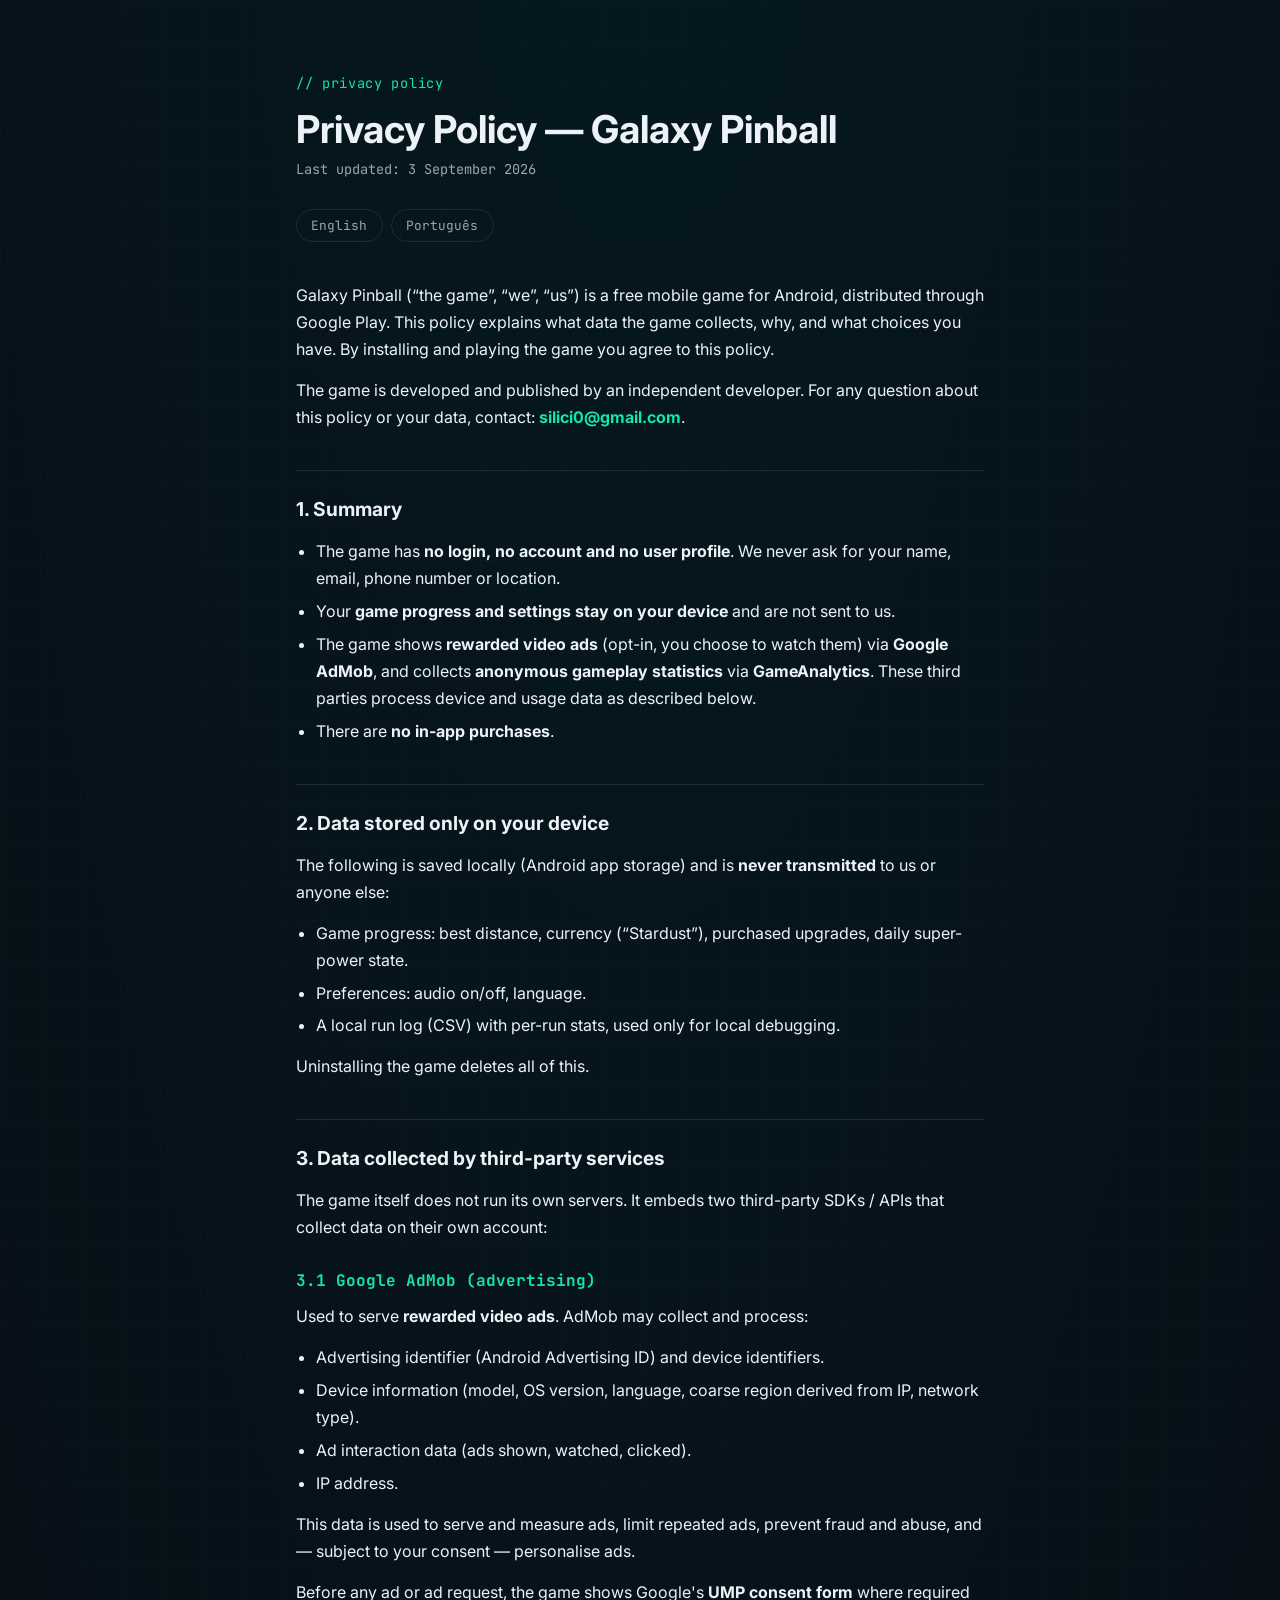
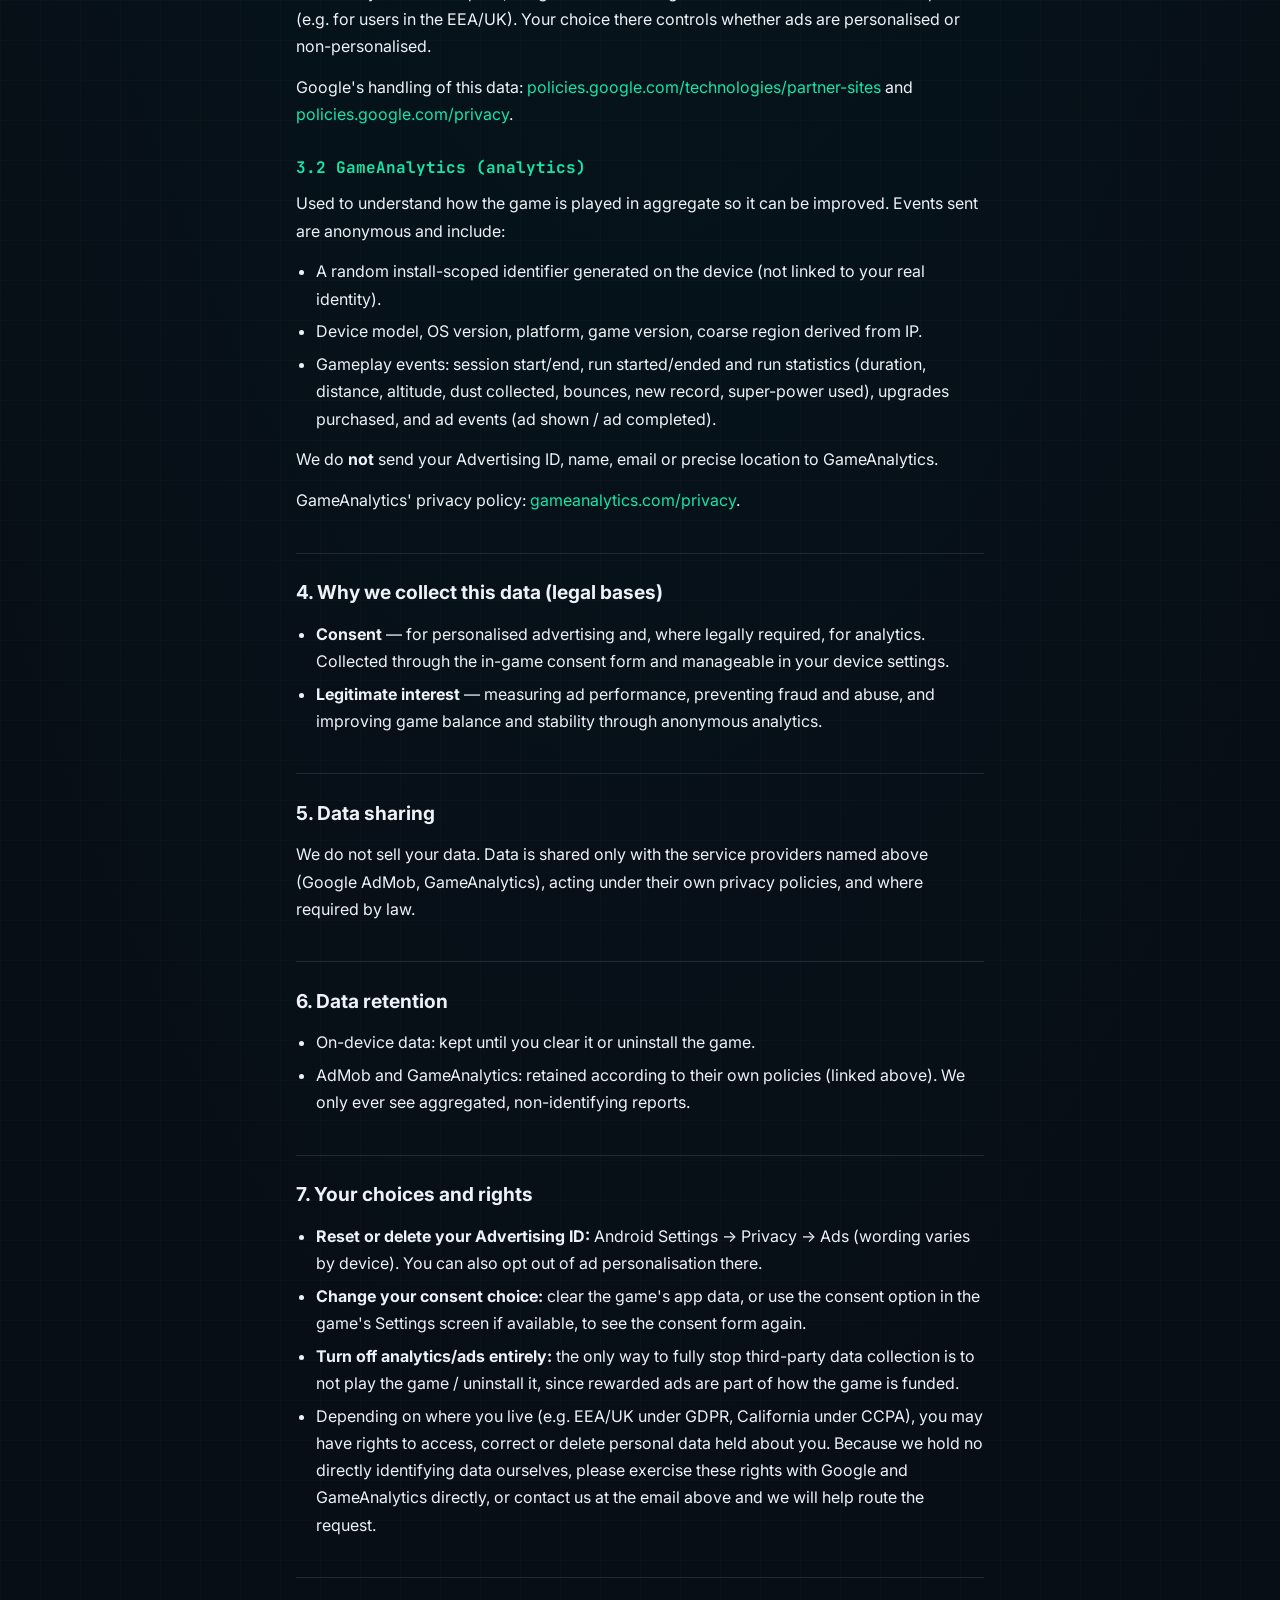
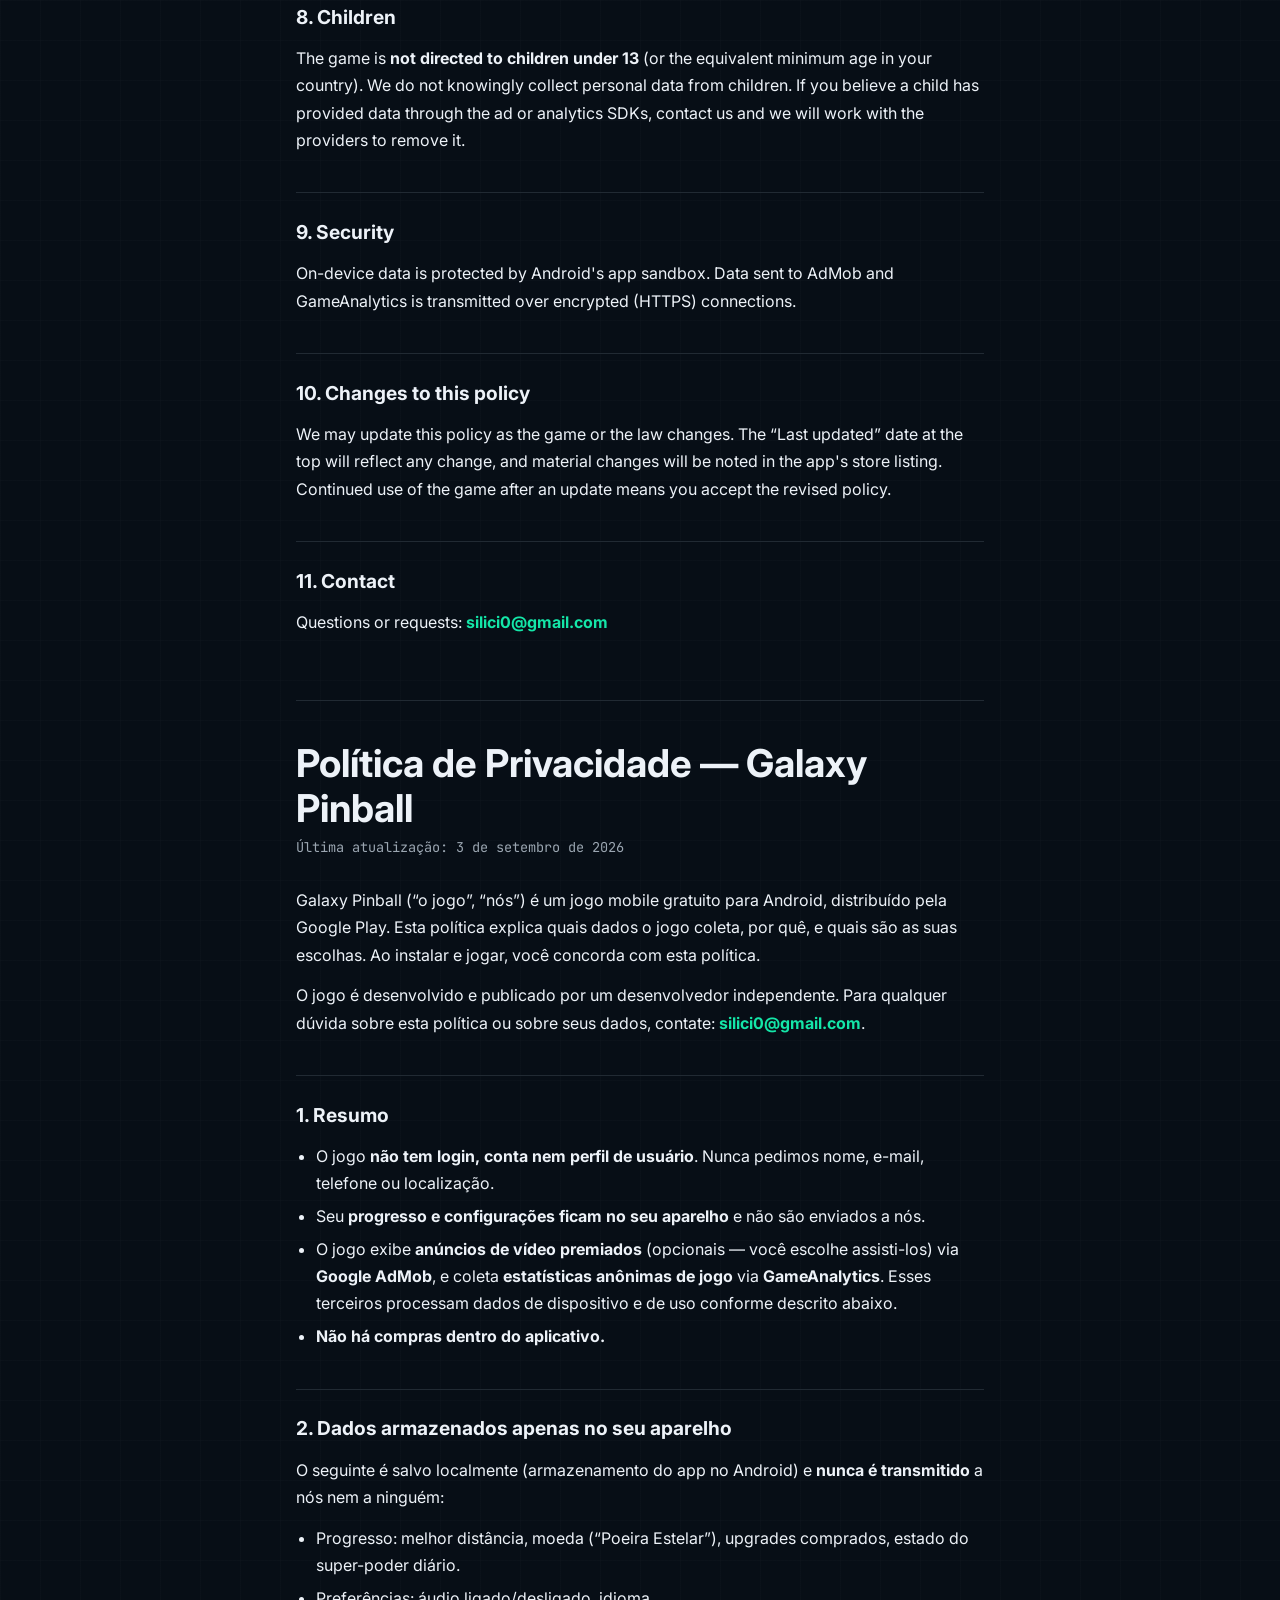
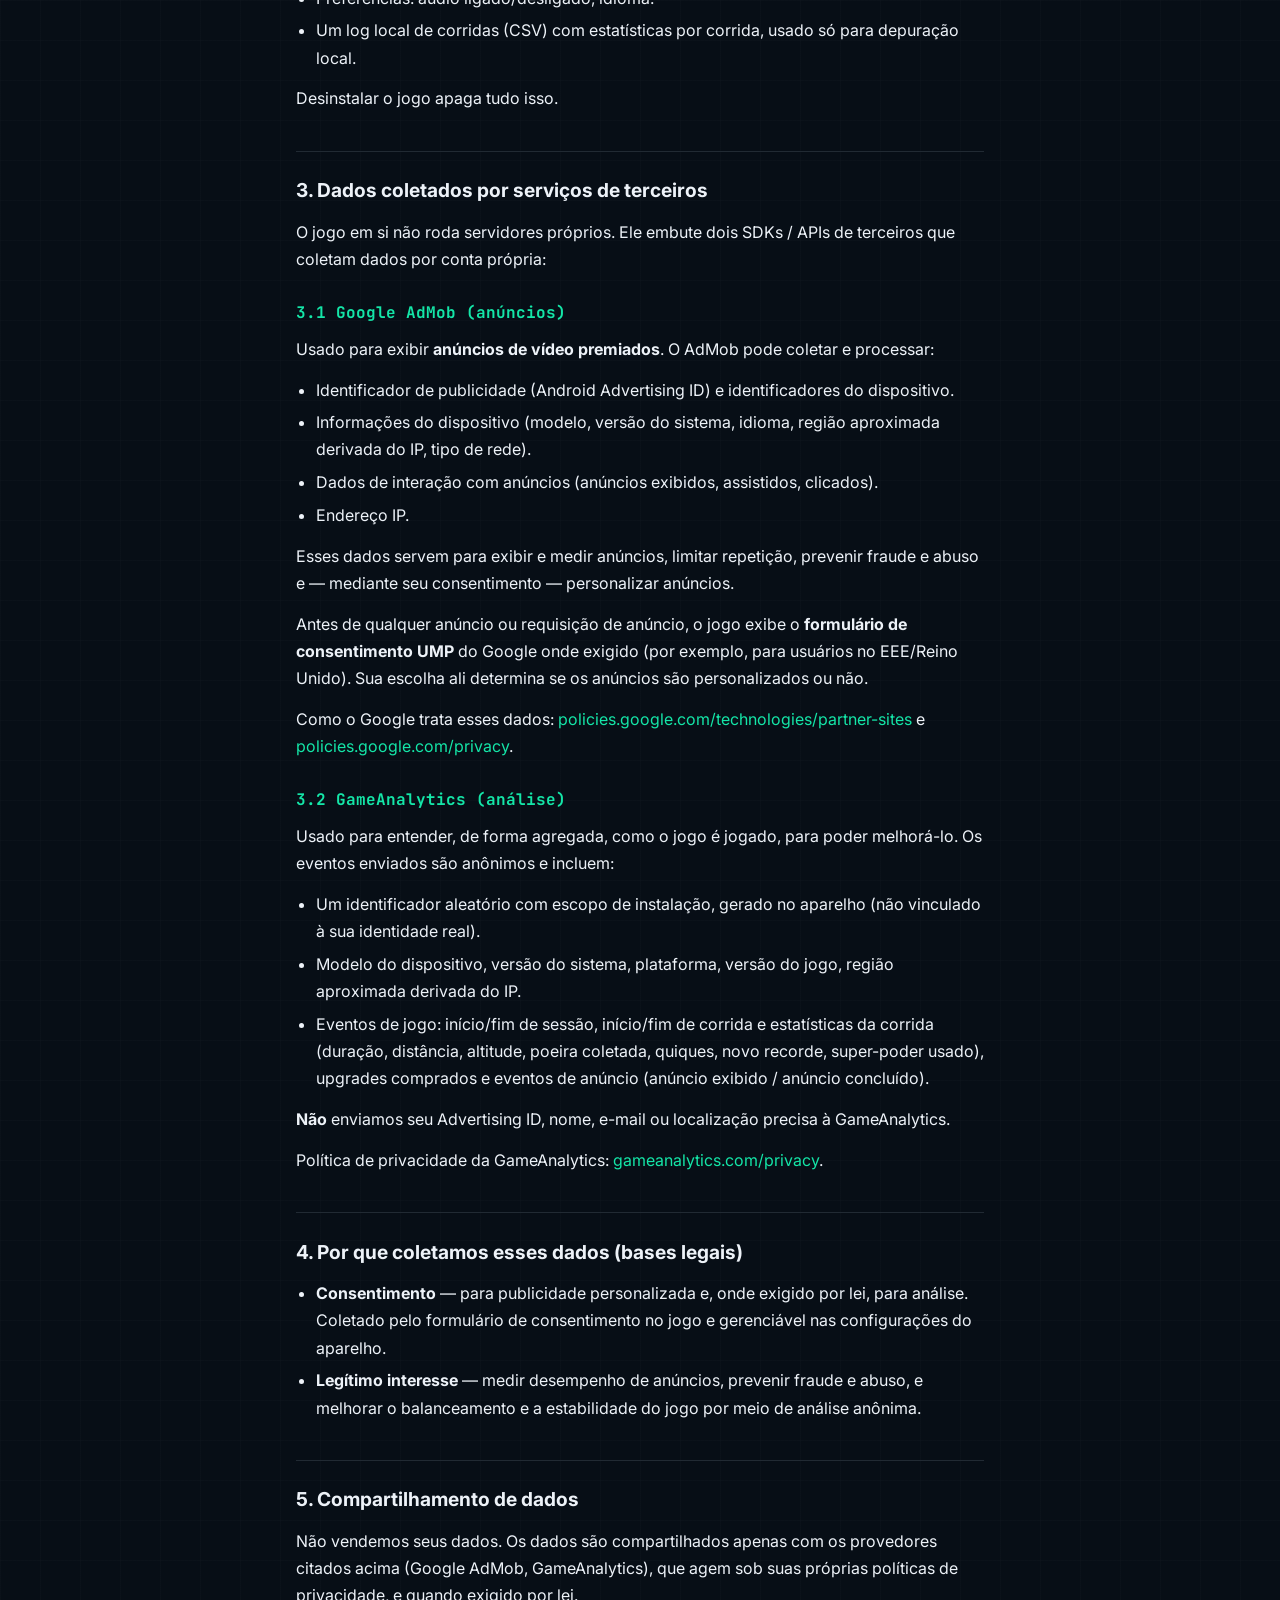
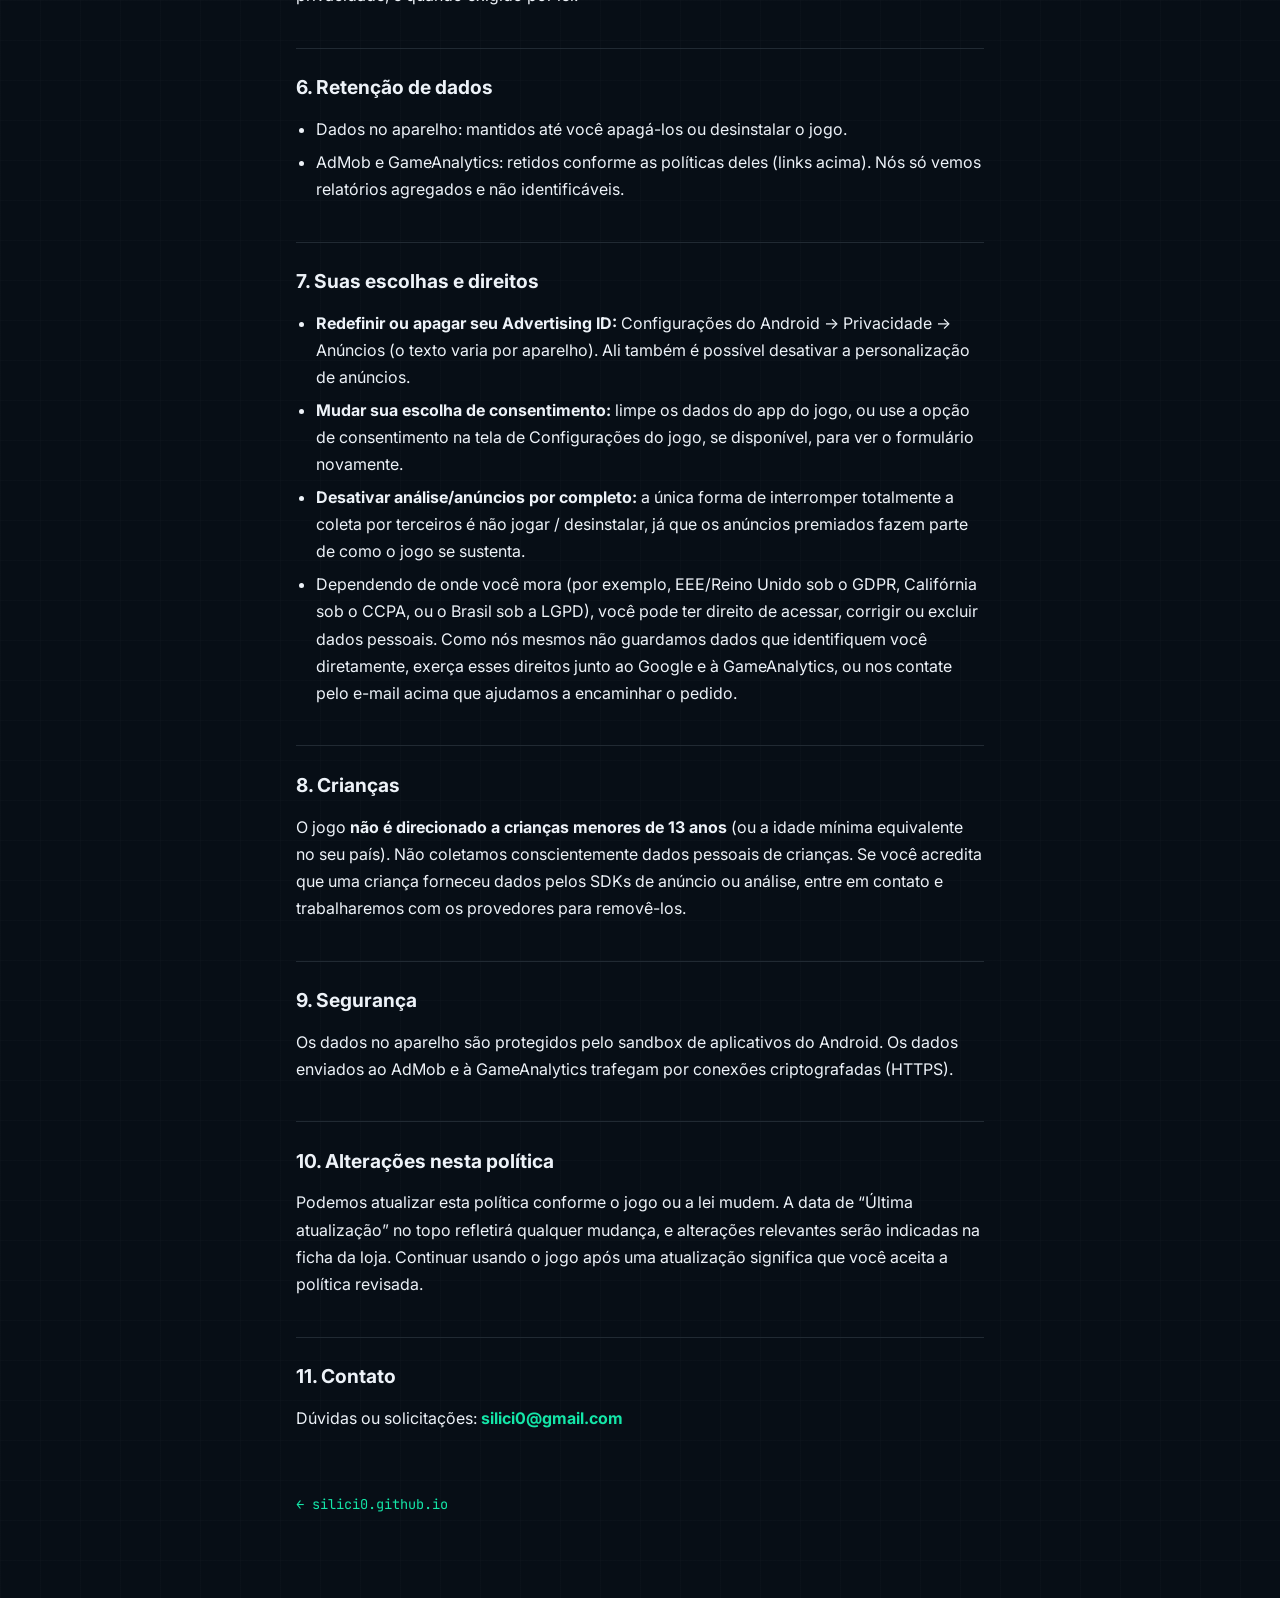
==== game-pinball-privacy/index.html @ c8e73808 "Add Galaxy Pinball privacy policy page Bilingual (EN/PT-BR) privacy policy at /game-pinball-privacy/" ====
<!DOCTYPE html>
<html lang="en">
<head>
  <meta charset="UTF-8" />
  <meta name="viewport" content="width=device-width, initial-scale=1.0" />
  <title>Privacy Policy — Galaxy Pinball</title>
  <meta name="description" content="Privacy Policy for Galaxy Pinball, a free Android game. What data is collected, why, and your choices. English and Portuguese." />
  <meta name="robots" content="index, follow" />
  <link rel="canonical" href="https://silici0.github.io/game-pinball-privacy/" />
  <link rel="icon" href="../favicon.svg" type="image/svg+xml" />
  <link rel="icon" href="../favicon.ico" sizes="32x32" />
  <link rel="apple-touch-icon" href="../apple-touch-icon.png" />
  <link rel="preconnect" href="https://fonts.googleapis.com" />
  <link rel="preconnect" href="https://fonts.gstatic.com" crossorigin />
  <link rel="stylesheet" href="https://fonts.googleapis.com/css2?family=JetBrains+Mono:wght@400;500;700&family=Inter:wght@300;400;500;600;700;800&display=swap" />
  <link rel="stylesheet" href="../styles.css" />
  <style>
    .legal {
      max-width: 46rem;
      margin: 0 auto;
      padding: 4.5rem 1.5rem 5rem;
    }
    .legal .kicker {
      font-family: var(--font-mono);
      color: var(--primary);
      font-size: 0.85rem;
      letter-spacing: 0.05em;
      margin-bottom: 0.75rem;
    }
    .legal h1 {
      font-size: clamp(1.7rem, 4vw, 2.4rem);
      line-height: 1.15;
      margin-bottom: 0.4rem;
    }
    .legal .updated {
      color: var(--muted-foreground);
      font-family: var(--font-mono);
      font-size: 0.85rem;
      margin-bottom: 1.75rem;
    }
    .legal .langbar {
      display: flex;
      gap: 0.5rem;
      margin-bottom: 2.5rem;
      font-family: var(--font-mono);
      font-size: 0.8rem;
    }
    .legal .langbar a {
      border: 1px solid var(--border);
      border-radius: 999px;
      padding: 0.3rem 0.9rem;
      color: var(--muted-foreground);
    }
    .legal .langbar a:hover { color: var(--foreground); border-color: var(--primary); }
    .legal h2 {
      font-size: 1.2rem;
      margin: 2.4rem 0 0.75rem;
      padding-top: 1.4rem;
      border-top: 1px solid var(--border);
    }
    .legal h3 {
      font-size: 1rem;
      margin: 1.6rem 0 0.6rem;
      color: var(--primary);
      font-family: var(--font-mono);
    }
    .legal p, .legal li {
      color: var(--foreground);
      line-height: 1.7;
      margin-bottom: 0.85rem;
    }
    .legal ul { padding-left: 1.25rem; margin-bottom: 0.85rem; }
    .legal li { margin-bottom: 0.35rem; }
    .legal a { color: var(--primary); word-break: break-word; }
    .legal .sep {
      border: none;
      border-top: 1px solid var(--border);
      margin: 4rem 0 0;
    }
    .legal .back {
      display: inline-block;
      margin-top: 3rem;
      font-family: var(--font-mono);
      font-size: 0.85rem;
    }
  </style>
</head>
<body>
  <main class="legal">
    <p class="kicker">// privacy policy</p>
    <h1>Privacy Policy — Galaxy Pinball</h1>
    <p class="updated">Last updated: 3 September 2026</p>
    <nav class="langbar">
      <a href="#en">English</a>
      <a href="#pt">Português</a>
    </nav>

    <!-- ================= ENGLISH ================= -->
    <section id="en" lang="en">
      <p>
        Galaxy Pinball (&ldquo;the game&rdquo;, &ldquo;we&rdquo;, &ldquo;us&rdquo;) is a free mobile game for
        Android, distributed through Google Play. This policy explains what data the game collects, why,
        and what choices you have. By installing and playing the game you agree to this policy.
      </p>
      <p>
        The game is developed and published by an independent developer. For any question about this
        policy or your data, contact: <strong><a href="mailto:silici0@gmail.com">silici0@gmail.com</a></strong>.
      </p>

      <h2>1. Summary</h2>
      <ul>
        <li>The game has <strong>no login, no account and no user profile</strong>. We never ask for your name, email, phone number or location.</li>
        <li>Your <strong>game progress and settings stay on your device</strong> and are not sent to us.</li>
        <li>The game shows <strong>rewarded video ads</strong> (opt-in, you choose to watch them) via <strong>Google AdMob</strong>, and collects <strong>anonymous gameplay statistics</strong> via <strong>GameAnalytics</strong>. These third parties process device and usage data as described below.</li>
        <li>There are <strong>no in-app purchases</strong>.</li>
      </ul>

      <h2>2. Data stored only on your device</h2>
      <p>The following is saved locally (Android app storage) and is <strong>never transmitted</strong> to us or anyone else:</p>
      <ul>
        <li>Game progress: best distance, currency (&ldquo;Stardust&rdquo;), purchased upgrades, daily super-power state.</li>
        <li>Preferences: audio on/off, language.</li>
        <li>A local run log (CSV) with per-run stats, used only for local debugging.</li>
      </ul>
      <p>Uninstalling the game deletes all of this.</p>

      <h2>3. Data collected by third-party services</h2>
      <p>The game itself does not run its own servers. It embeds two third-party SDKs / APIs that collect data on their own account:</p>

      <h3>3.1 Google AdMob (advertising)</h3>
      <p>Used to serve <strong>rewarded video ads</strong>. AdMob may collect and process:</p>
      <ul>
        <li>Advertising identifier (Android Advertising ID) and device identifiers.</li>
        <li>Device information (model, OS version, language, coarse region derived from IP, network type).</li>
        <li>Ad interaction data (ads shown, watched, clicked).</li>
        <li>IP address.</li>
      </ul>
      <p>This data is used to serve and measure ads, limit repeated ads, prevent fraud and abuse, and — subject to your consent — personalise ads.</p>
      <p>Before any ad or ad request, the game shows Google's <strong>UMP consent form</strong> where required (e.g. for users in the EEA/UK). Your choice there controls whether ads are personalised or non-personalised.</p>
      <p>Google's handling of this data: <a href="https://policies.google.com/technologies/partner-sites" target="_blank" rel="noopener">policies.google.com/technologies/partner-sites</a> and <a href="https://policies.google.com/privacy" target="_blank" rel="noopener">policies.google.com/privacy</a>.</p>

      <h3>3.2 GameAnalytics (analytics)</h3>
      <p>Used to understand how the game is played in aggregate so it can be improved. Events sent are anonymous and include:</p>
      <ul>
        <li>A random install-scoped identifier generated on the device (not linked to your real identity).</li>
        <li>Device model, OS version, platform, game version, coarse region derived from IP.</li>
        <li>Gameplay events: session start/end, run started/ended and run statistics (duration, distance, altitude, dust collected, bounces, new record, super-power used), upgrades purchased, and ad events (ad shown / ad completed).</li>
      </ul>
      <p>We do <strong>not</strong> send your Advertising ID, name, email or precise location to GameAnalytics.</p>
      <p>GameAnalytics' privacy policy: <a href="https://gameanalytics.com/privacy" target="_blank" rel="noopener">gameanalytics.com/privacy</a>.</p>

      <h2>4. Why we collect this data (legal bases)</h2>
      <ul>
        <li><strong>Consent</strong> — for personalised advertising and, where legally required, for analytics. Collected through the in-game consent form and manageable in your device settings.</li>
        <li><strong>Legitimate interest</strong> — measuring ad performance, preventing fraud and abuse, and improving game balance and stability through anonymous analytics.</li>
      </ul>

      <h2>5. Data sharing</h2>
      <p>We do not sell your data. Data is shared only with the service providers named above (Google AdMob, GameAnalytics), acting under their own privacy policies, and where required by law.</p>

      <h2>6. Data retention</h2>
      <ul>
        <li>On-device data: kept until you clear it or uninstall the game.</li>
        <li>AdMob and GameAnalytics: retained according to their own policies (linked above). We only ever see aggregated, non-identifying reports.</li>
      </ul>

      <h2>7. Your choices and rights</h2>
      <ul>
        <li><strong>Reset or delete your Advertising ID:</strong> Android Settings → Privacy → Ads (wording varies by device). You can also opt out of ad personalisation there.</li>
        <li><strong>Change your consent choice:</strong> clear the game's app data, or use the consent option in the game's Settings screen if available, to see the consent form again.</li>
        <li><strong>Turn off analytics/ads entirely:</strong> the only way to fully stop third-party data collection is to not play the game / uninstall it, since rewarded ads are part of how the game is funded.</li>
        <li>Depending on where you live (e.g. EEA/UK under GDPR, California under CCPA), you may have rights to access, correct or delete personal data held about you. Because we hold no directly identifying data ourselves, please exercise these rights with Google and GameAnalytics directly, or contact us at the email above and we will help route the request.</li>
      </ul>

      <h2>8. Children</h2>
      <p>The game is <strong>not directed to children under 13</strong> (or the equivalent minimum age in your country). We do not knowingly collect personal data from children. If you believe a child has provided data through the ad or analytics SDKs, contact us and we will work with the providers to remove it.</p>

      <h2>9. Security</h2>
      <p>On-device data is protected by Android's app sandbox. Data sent to AdMob and GameAnalytics is transmitted over encrypted (HTTPS) connections.</p>

      <h2>10. Changes to this policy</h2>
      <p>We may update this policy as the game or the law changes. The &ldquo;Last updated&rdquo; date at the top will reflect any change, and material changes will be noted in the app's store listing. Continued use of the game after an update means you accept the revised policy.</p>

      <h2>11. Contact</h2>
      <p>Questions or requests: <strong><a href="mailto:silici0@gmail.com">silici0@gmail.com</a></strong></p>
    </section>

    <hr class="sep" />

    <!-- ================= PORTUGUÊS ================= -->
    <section id="pt" lang="pt-BR">
      <h1 style="margin-top:2.5rem;">Política de Privacidade — Galaxy Pinball</h1>
      <p class="updated">Última atualização: 3 de setembro de 2026</p>

      <p>
        Galaxy Pinball (&ldquo;o jogo&rdquo;, &ldquo;nós&rdquo;) é um jogo mobile gratuito para Android,
        distribuído pela Google Play. Esta política explica quais dados o jogo coleta, por quê, e quais
        são as suas escolhas. Ao instalar e jogar, você concorda com esta política.
      </p>
      <p>
        O jogo é desenvolvido e publicado por um desenvolvedor independente. Para qualquer dúvida sobre
        esta política ou sobre seus dados, contate: <strong><a href="mailto:silici0@gmail.com">silici0@gmail.com</a></strong>.
      </p>

      <h2>1. Resumo</h2>
      <ul>
        <li>O jogo <strong>não tem login, conta nem perfil de usuário</strong>. Nunca pedimos nome, e-mail, telefone ou localização.</li>
        <li>Seu <strong>progresso e configurações ficam no seu aparelho</strong> e não são enviados a nós.</li>
        <li>O jogo exibe <strong>anúncios de vídeo premiados</strong> (opcionais — você escolhe assisti-los) via <strong>Google AdMob</strong>, e coleta <strong>estatísticas anônimas de jogo</strong> via <strong>GameAnalytics</strong>. Esses terceiros processam dados de dispositivo e de uso conforme descrito abaixo.</li>
        <li><strong>Não há compras dentro do aplicativo.</strong></li>
      </ul>

      <h2>2. Dados armazenados apenas no seu aparelho</h2>
      <p>O seguinte é salvo localmente (armazenamento do app no Android) e <strong>nunca é transmitido</strong> a nós nem a ninguém:</p>
      <ul>
        <li>Progresso: melhor distância, moeda (&ldquo;Poeira Estelar&rdquo;), upgrades comprados, estado do super-poder diário.</li>
        <li>Preferências: áudio ligado/desligado, idioma.</li>
        <li>Um log local de corridas (CSV) com estatísticas por corrida, usado só para depuração local.</li>
      </ul>
      <p>Desinstalar o jogo apaga tudo isso.</p>

      <h2>3. Dados coletados por serviços de terceiros</h2>
      <p>O jogo em si não roda servidores próprios. Ele embute dois SDKs / APIs de terceiros que coletam dados por conta própria:</p>

      <h3>3.1 Google AdMob (anúncios)</h3>
      <p>Usado para exibir <strong>anúncios de vídeo premiados</strong>. O AdMob pode coletar e processar:</p>
      <ul>
        <li>Identificador de publicidade (Android Advertising ID) e identificadores do dispositivo.</li>
        <li>Informações do dispositivo (modelo, versão do sistema, idioma, região aproximada derivada do IP, tipo de rede).</li>
        <li>Dados de interação com anúncios (anúncios exibidos, assistidos, clicados).</li>
        <li>Endereço IP.</li>
      </ul>
      <p>Esses dados servem para exibir e medir anúncios, limitar repetição, prevenir fraude e abuso e — mediante seu consentimento — personalizar anúncios.</p>
      <p>Antes de qualquer anúncio ou requisição de anúncio, o jogo exibe o <strong>formulário de consentimento UMP</strong> do Google onde exigido (por exemplo, para usuários no EEE/Reino Unido). Sua escolha ali determina se os anúncios são personalizados ou não.</p>
      <p>Como o Google trata esses dados: <a href="https://policies.google.com/technologies/partner-sites" target="_blank" rel="noopener">policies.google.com/technologies/partner-sites</a> e <a href="https://policies.google.com/privacy" target="_blank" rel="noopener">policies.google.com/privacy</a>.</p>

      <h3>3.2 GameAnalytics (análise)</h3>
      <p>Usado para entender, de forma agregada, como o jogo é jogado, para poder melhorá-lo. Os eventos enviados são anônimos e incluem:</p>
      <ul>
        <li>Um identificador aleatório com escopo de instalação, gerado no aparelho (não vinculado à sua identidade real).</li>
        <li>Modelo do dispositivo, versão do sistema, plataforma, versão do jogo, região aproximada derivada do IP.</li>
        <li>Eventos de jogo: início/fim de sessão, início/fim de corrida e estatísticas da corrida (duração, distância, altitude, poeira coletada, quiques, novo recorde, super-poder usado), upgrades comprados e eventos de anúncio (anúncio exibido / anúncio concluído).</li>
      </ul>
      <p><strong>Não</strong> enviamos seu Advertising ID, nome, e-mail ou localização precisa à GameAnalytics.</p>
      <p>Política de privacidade da GameAnalytics: <a href="https://gameanalytics.com/privacy" target="_blank" rel="noopener">gameanalytics.com/privacy</a>.</p>

      <h2>4. Por que coletamos esses dados (bases legais)</h2>
      <ul>
        <li><strong>Consentimento</strong> — para publicidade personalizada e, onde exigido por lei, para análise. Coletado pelo formulário de consentimento no jogo e gerenciável nas configurações do aparelho.</li>
        <li><strong>Legítimo interesse</strong> — medir desempenho de anúncios, prevenir fraude e abuso, e melhorar o balanceamento e a estabilidade do jogo por meio de análise anônima.</li>
      </ul>

      <h2>5. Compartilhamento de dados</h2>
      <p>Não vendemos seus dados. Os dados são compartilhados apenas com os provedores citados acima (Google AdMob, GameAnalytics), que agem sob suas próprias políticas de privacidade, e quando exigido por lei.</p>

      <h2>6. Retenção de dados</h2>
      <ul>
        <li>Dados no aparelho: mantidos até você apagá-los ou desinstalar o jogo.</li>
        <li>AdMob e GameAnalytics: retidos conforme as políticas deles (links acima). Nós só vemos relatórios agregados e não identificáveis.</li>
      </ul>

      <h2>7. Suas escolhas e direitos</h2>
      <ul>
        <li><strong>Redefinir ou apagar seu Advertising ID:</strong> Configurações do Android → Privacidade → Anúncios (o texto varia por aparelho). Ali também é possível desativar a personalização de anúncios.</li>
        <li><strong>Mudar sua escolha de consentimento:</strong> limpe os dados do app do jogo, ou use a opção de consentimento na tela de Configurações do jogo, se disponível, para ver o formulário novamente.</li>
        <li><strong>Desativar análise/anúncios por completo:</strong> a única forma de interromper totalmente a coleta por terceiros é não jogar / desinstalar, já que os anúncios premiados fazem parte de como o jogo se sustenta.</li>
        <li>Dependendo de onde você mora (por exemplo, EEE/Reino Unido sob o GDPR, Califórnia sob o CCPA, ou o Brasil sob a LGPD), você pode ter direito de acessar, corrigir ou excluir dados pessoais. Como nós mesmos não guardamos dados que identifiquem você diretamente, exerça esses direitos junto ao Google e à GameAnalytics, ou nos contate pelo e-mail acima que ajudamos a encaminhar o pedido.</li>
      </ul>

      <h2>8. Crianças</h2>
      <p>O jogo <strong>não é direcionado a crianças menores de 13 anos</strong> (ou a idade mínima equivalente no seu país). Não coletamos conscientemente dados pessoais de crianças. Se você acredita que uma criança forneceu dados pelos SDKs de anúncio ou análise, entre em contato e trabalharemos com os provedores para removê-los.</p>

      <h2>9. Segurança</h2>
      <p>Os dados no aparelho são protegidos pelo sandbox de aplicativos do Android. Os dados enviados ao AdMob e à GameAnalytics trafegam por conexões criptografadas (HTTPS).</p>

      <h2>10. Alterações nesta política</h2>
      <p>Podemos atualizar esta política conforme o jogo ou a lei mudem. A data de &ldquo;Última atualização&rdquo; no topo refletirá qualquer mudança, e alterações relevantes serão indicadas na ficha da loja. Continuar usando o jogo após uma atualização significa que você aceita a política revisada.</p>

      <h2>11. Contato</h2>
      <p>Dúvidas ou solicitações: <strong><a href="mailto:silici0@gmail.com">silici0@gmail.com</a></strong></p>
    </section>

    <a class="back" href="https://silici0.github.io/">&larr; silici0.github.io</a>
  </main>
</body>
</html>
---- styles.css ----
/* ===== Reset ===== */
*, *::before, *::after { margin: 0; padding: 0; box-sizing: border-box; }

/* ===== Design Tokens (from Lovable source) ===== */
:root {
  --radius: 0.75rem;
  --background: oklch(0.16 0.02 250);
  --foreground: oklch(0.96 0.01 250);
  --card: oklch(0.19 0.02 250);
  --card-foreground: oklch(0.96 0.01 250);
  --muted: oklch(0.24 0.02 250);
  --muted-foreground: oklch(0.72 0.02 250);
  --primary: oklch(0.82 0.17 165);
  --primary-foreground: oklch(0.16 0.02 250);
  --accent: oklch(0.72 0.15 220);
  --accent-foreground: oklch(0.16 0.02 250);
  --border: oklch(0.28 0.02 250);
  --ring: oklch(0.82 0.17 165);

  --glow-primary: 0 0 24px oklch(0.82 0.17 165 / 0.35);
  --glow-soft: 0 0 60px oklch(0.82 0.17 165 / 0.15);
  --gradient-hero: radial-gradient(ellipse at top, oklch(0.24 0.05 200 / 0.6), transparent 60%);

  --font-mono: 'JetBrains Mono', ui-monospace, SFMono-Regular, Menlo, monospace;
  --font-sans: 'Inter', ui-sans-serif, system-ui, sans-serif;
  --max-width: 72rem;
}

/* ===== Base ===== */
html { scroll-behavior: smooth; }

body {
  background-color: var(--background);
  color: var(--foreground);
  font-family: var(--font-sans);
  line-height: 1.7;
  -webkit-font-smoothing: antialiased;
  background-image:
    radial-gradient(ellipse 80% 50% at 50% -10%, oklch(0.28 0.06 200 / 0.35), transparent),
    linear-gradient(oklch(1 0 0 / 0.015) 1px, transparent 1px),
    linear-gradient(90deg, oklch(1 0 0 / 0.015) 1px, transparent 1px);
  background-size: auto, 40px 40px, 40px 40px;
}

::selection { background: oklch(0.82 0.17 165 / 0.3); }

a { color: var(--primary); text-decoration: none; transition: color 0.2s; }
a:hover { color: oklch(0.90 0.14 165); }

img { max-width: 100%; display: block; }

/* ===== Utilities ===== */
.container { max-width: var(--max-width); margin: 0 auto; padding: 0 1.5rem; }
.container-narrow { max-width: 48rem; }
.text-primary { color: var(--primary); }
.text-muted { color: var(--muted-foreground); }
.opacity-60 { opacity: 0.6; }

.icon { width: 1rem; height: 1rem; display: inline-block; vertical-align: middle; }

/* ===== NAV ===== */
.navbar {
  position: sticky;
  top: 0;
  z-index: 40;
  border-bottom: 1px solid oklch(0.28 0.02 250 / 0.6);
  background: oklch(0.16 0.02 250 / 0.7);
  backdrop-filter: blur(16px);
  -webkit-backdrop-filter: blur(16px);
}

.nav-container {
  max-width: var(--max-width);
  margin: 0 auto;
  padding: 1rem 1.5rem;
  display: flex;
  align-items: center;
  justify-content: space-between;
}

.nav-logo {
  display: flex;
  align-items: center;
  gap: 0.5rem;
  font-family: var(--font-mono);
  font-size: 0.875rem;
  color: var(--foreground);
}

.nav-logo-dollar { color: var(--primary); }
.nav-logo-name { font-weight: 600; }
.nav-logo-cursor { color: var(--primary); animation: blink 1.2s infinite; }

@keyframes blink {
  0%, 100% { opacity: 1; }
  50% { opacity: 0; }
}

.nav-links {
  display: flex;
  gap: 2rem;
}

.nav-links a {
  color: var(--muted-foreground);
  font-size: 0.875rem;
  font-weight: 500;
  transition: color 0.2s;
}
.nav-links a:hover { color: var(--foreground); }

.nav-cv {
  display: inline-block;
  font-family: var(--font-mono);
  font-size: 0.75rem;
  color: var(--primary);
  border: 1px solid oklch(0.82 0.17 165 / 0.4);
  background: oklch(0.82 0.17 165 / 0.1);
  padding: 0.375rem 0.75rem;
  border-radius: 0.375rem;
  box-shadow: var(--glow-primary);
  transition: background 0.2s;
}
.nav-cv:hover { background: oklch(0.82 0.17 165 / 0.2); color: var(--primary); }

.nav-toggle {
  display: none;
  flex-direction: column;
  gap: 5px;
  background: none;
  border: none;
  cursor: pointer;
  padding: 4px;
}
.nav-toggle span {
  width: 22px;
  height: 2px;
  background: var(--foreground);
  border-radius: 2px;
  transition: 0.3s;
}

/* ===== HERO ===== */
.hero {
  position: relative;
  overflow: hidden;
}

.hero-gradient {
  pointer-events: none;
  position: absolute;
  inset: 0;
  background: var(--gradient-hero);
}

.hero-container {
  max-width: var(--max-width);
  margin: 0 auto;
  padding: 5rem 1.5rem 5rem;
  display: grid;
  grid-template-columns: auto 1fr;
  gap: 3rem;
  align-items: center;
}

.hero-avatar {
  position: relative;
  width: 14rem;
  height: 14rem;
  border-radius: 1rem;
  overflow: hidden;
  box-shadow: var(--glow-primary);
  flex-shrink: 0;
}

.hero-avatar::before {
  content: "";
  position: absolute;
  inset: -1px;
  border-radius: inherit;
  padding: 1px;
  background: linear-gradient(135deg, oklch(0.82 0.17 165 / 0.6), oklch(0.72 0.15 220 / 0.2) 40%, transparent 70%);
  -webkit-mask: linear-gradient(#000 0 0) content-box, linear-gradient(#000 0 0);
  -webkit-mask-composite: xor;
  mask-composite: exclude;
  pointer-events: none;
  z-index: 1;
}

.hero-avatar img {
  width: 100%;
  height: 100%;
  object-fit: cover;
}

.hero-file {
  font-family: var(--font-mono);
  font-size: 0.75rem;
  color: var(--primary);
  margin-bottom: 0.75rem;
}

.hero-title {
  font-size: clamp(2.5rem, 5vw, 3.75rem);
  font-weight: 800;
  letter-spacing: -0.025em;
  line-height: 1.1;
}

.hero-dot {
  color: var(--primary);
  margin-left: 0.125rem;
  text-shadow: 0 0 24px oklch(0.82 0.17 165 / 0.4);
}

.hero-subtitle {
  margin-top: 0.75rem;
  font-size: clamp(1rem, 2vw, 1.25rem);
  font-weight: 400;
  color: var(--muted-foreground);
}

.hero-description {
  margin-top: 1.5rem;
  max-width: 40rem;
  color: var(--muted-foreground);
  font-size: 1rem;
}

.mono-highlight {
  font-family: var(--font-mono);
  color: var(--foreground);
}

.hero-actions {
  margin-top: 2rem;
  display: flex;
  flex-wrap: wrap;
  align-items: center;
  gap: 0.75rem;
}

.btn-primary {
  display: inline-flex;
  align-items: center;
  gap: 0.5rem;
  background: var(--primary);
  color: var(--primary-foreground);
  font-weight: 600;
  padding: 0.75rem 1.25rem;
  border-radius: 0.5rem;
  box-shadow: var(--glow-primary);
  transition: filter 0.2s, transform 0.2s;
  border: none;
  cursor: pointer;
  font-size: 0.9rem;
}
.btn-primary:hover { filter: brightness(1.1); transform: translateY(-1px); color: var(--primary-foreground); }

.btn-outline {
  display: inline-flex;
  align-items: center;
  gap: 0.5rem;
  border: 1px solid var(--border);
  background: var(--card);
  color: var(--foreground);
  font-size: 0.875rem;
  padding: 0.75rem 1rem;
  border-radius: 0.5rem;
  transition: border-color 0.2s, transform 0.2s;
}
.btn-outline:hover { border-color: oklch(0.82 0.17 165 / 0.6); transform: translateY(-1px); color: var(--foreground); }

.hero-terminal {
  margin-top: 2rem;
  max-width: 36rem;
  border: 1px solid var(--border);
  background: oklch(0.19 0.02 250 / 0.6);
  border-radius: 0.5rem;
  padding: 1rem 1.25rem;
  font-family: var(--font-mono);
  font-size: 0.75rem;
  color: var(--muted-foreground);
}

.terminal-dots {
  display: flex;
  gap: 6px;
  margin-bottom: 0.75rem;
}
.dot-red { width: 10px; height: 10px; border-radius: 50%; background: oklch(0.6 0.2 25 / 0.7); }
.dot-yellow { width: 10px; height: 10px; border-radius: 50%; background: oklch(0.8 0.15 85 / 0.7); }
.dot-green { width: 10px; height: 10px; border-radius: 50%; background: oklch(0.82 0.17 165 / 0.7); }

.terminal-line { margin-bottom: 0.25rem; }
.terminal-output { color: var(--foreground); }

/* ===== SECTIONS ===== */
.section {
  padding: 5rem 0;
  border-top: 1px solid oklch(0.28 0.02 250 / 0.6);
}

.section-contact { text-align: center; }

.section-number {
  font-family: var(--font-mono);
  font-size: 0.75rem;
  color: var(--primary);
}

.section-title {
  margin-top: 0.5rem;
  font-size: clamp(1.8rem, 4vw, 2.5rem);
  font-weight: 700;
}

.section-desc {
  margin-top: 0.75rem;
  max-width: 40rem;
  color: var(--muted-foreground);
}

/* ===== ABOUT ===== */
.about-grid {
  margin-top: 2rem;
  display: grid;
  gap: 2rem;
  grid-template-columns: 2fr 1fr;
}

.about-text p {
  color: var(--muted-foreground);
  margin-bottom: 1rem;
}

.stack-card {
  border: 1px solid var(--border);
  background: var(--card);
  border-radius: 0.75rem;
  padding: 1.5rem;
}

.stack-title {
  font-family: var(--font-mono);
  font-size: 0.875rem;
  color: var(--primary);
  margin-bottom: 1rem;
}

.stack-list {
  list-style: none;
  display: flex;
  flex-direction: column;
  gap: 0.5rem;
  font-size: 0.875rem;
}

.stack-label { color: var(--muted-foreground); }

/* ===== SERVICES ===== */
.services-grid {
  margin-top: 2.5rem;
  display: grid;
  gap: 1.5rem;
  grid-template-columns: repeat(auto-fill, minmax(300px, 1fr));
}

.service-card {
  border: 1px solid var(--border);
  background: var(--card);
  border-radius: 0.75rem;
  padding: 1.75rem;
  transition: transform 0.2s, box-shadow 0.2s;
}

.service-card:hover {
  transform: translateY(-4px);
  box-shadow: var(--glow-primary);
}

.service-card h3 {
  font-size: 1.1rem;
  font-weight: 600;
  margin-bottom: 0.75rem;
  color: var(--foreground);
}

.service-card > p {
  font-size: 0.875rem;
  color: var(--muted-foreground);
  line-height: 1.7;
  margin-bottom: 1rem;
}

.service-deliverables {
  list-style: none;
  padding: 0;
}

.service-deliverables li {
  font-size: 0.8rem;
  color: var(--primary);
  font-family: var(--font-mono);
  padding: 0.3rem 0;
  border-top: 1px solid oklch(0.28 0.02 250 / 0.5);
}

.service-deliverables li::before {
  content: "→ ";
  opacity: 0.6;
}

/* ===== PROJECTS ===== */
.projects-grid {
  margin-top: 2.5rem;
  display: grid;
  gap: 1.5rem;
  grid-template-columns: repeat(auto-fill, minmax(300px, 1fr));
}

.project-card {
  position: relative;
  display: flex;
  flex-direction: column;
  border: 1px solid var(--border);
  background: var(--card);
  border-radius: 0.75rem;
  padding: 1.5rem;
  transition: transform 0.2s, box-shadow 0.2s;
}

.project-card::before {
  content: "";
  position: absolute;
  inset: -1px;
  border-radius: inherit;
  padding: 1px;
  background: linear-gradient(135deg, oklch(0.82 0.17 165 / 0.6), oklch(0.72 0.15 220 / 0.2) 40%, transparent 70%);
  -webkit-mask: linear-gradient(#000 0 0) content-box, linear-gradient(#000 0 0);
  -webkit-mask-composite: xor;
  mask-composite: exclude;
  pointer-events: none;
  opacity: 0;
  transition: opacity 0.2s;
}

.project-card:hover {
  transform: translateY(-4px);
  box-shadow: var(--glow-primary);
}
.project-card:hover::before { opacity: 1; }

.project-card-header {
  display: flex;
  justify-content: space-between;
  align-items: flex-start;
  gap: 0.75rem;
}

.project-card-header h3 {
  font-size: 1.125rem;
  font-weight: 600;
  line-height: 1.3;
}

.project-card-header h3 a { color: var(--foreground); }
.project-card-header h3 a:hover { color: var(--primary); }

.project-card-arrow {
  width: 1rem;
  height: 1rem;
  color: var(--muted-foreground);
  flex-shrink: 0;
  transition: color 0.2s;
}
.project-card:hover .project-card-arrow { color: var(--primary); }

.project-card p {
  margin-top: 0.75rem;
  font-size: 0.875rem;
  color: var(--muted-foreground);
  line-height: 1.6;
}

.project-tags {
  margin-top: 1.25rem;
  display: flex;
  flex-wrap: wrap;
  gap: 0.5rem;
}

.project-tags span {
  font-family: var(--font-mono);
  font-size: 0.7rem;
  border: 1px solid var(--border);
  background: oklch(0.16 0.02 250 / 0.6);
  color: oklch(0.82 0.17 165 / 0.9);
  padding: 0.2rem 0.5rem;
  border-radius: 0.375rem;
}

.project-link {
  margin-top: 1.5rem;
  font-family: var(--font-mono);
  font-size: 0.75rem;
  color: var(--primary);
}
.project-link:hover { text-decoration: underline; }

.project-result {
  margin-top: 0.5rem;
  font-size: 0.8rem;
  font-weight: 500;
  color: var(--primary);
  background: oklch(0.82 0.17 165 / 0.08);
  border-left: 2px solid var(--primary);
  padding: 0.4rem 0.75rem;
  border-radius: 0 0.25rem 0.25rem 0;
}

/* ===== FREELANCE ===== */
.freelance-header {
  display: flex;
  flex-wrap: wrap;
  align-items: flex-end;
  justify-content: space-between;
  gap: 1.5rem;
}

.skill-pills {
  list-style: none;
  display: flex;
  flex-wrap: wrap;
  gap: 0.5rem;
}

.skill-pills li {
  font-family: var(--font-mono);
  font-size: 0.75rem;
  border: 1px solid oklch(0.82 0.17 165 / 0.3);
  background: oklch(0.82 0.17 165 / 0.05);
  color: var(--primary);
  padding: 0.25rem 0.625rem;
  border-radius: 0.375rem;
}

.freelance-grid {
  margin-top: 2.5rem;
  display: grid;
  gap: 1.5rem;
  grid-template-columns: repeat(auto-fill, minmax(300px, 1fr));
}

.freelance-card {
  position: relative;
  display: flex;
  flex-direction: column;
  border: 1px solid var(--border);
  background: var(--card);
  border-radius: 0.75rem;
  padding: 1.5rem;
  transition: transform 0.2s, box-shadow 0.2s;
}

.freelance-card::before {
  content: "";
  position: absolute;
  inset: -1px;
  border-radius: inherit;
  padding: 1px;
  background: linear-gradient(135deg, oklch(0.82 0.17 165 / 0.6), oklch(0.72 0.15 220 / 0.2) 40%, transparent 70%);
  -webkit-mask: linear-gradient(#000 0 0) content-box, linear-gradient(#000 0 0);
  -webkit-mask-composite: xor;
  mask-composite: exclude;
  pointer-events: none;
  opacity: 0;
  transition: opacity 0.2s;
}

.freelance-card:hover {
  transform: translateY(-4px);
  box-shadow: var(--glow-primary);
}
.freelance-card:hover::before { opacity: 1; }

.freelance-card-header {
  display: flex;
  justify-content: space-between;
  align-items: flex-start;
  gap: 0.75rem;
}

.freelance-card-header h3 {
  font-size: 1.125rem;
  font-weight: 600;
}

.freelance-card-header h3 a { color: var(--foreground); }
.freelance-card-header h3 a:hover { color: var(--primary); }

.freelance-badge {
  font-family: var(--font-mono);
  font-size: 0.6rem;
  text-transform: uppercase;
  letter-spacing: 0.05em;
  color: var(--primary);
  border: 1px solid oklch(0.82 0.17 165 / 0.4);
  background: oklch(0.82 0.17 165 / 0.1);
  padding: 0.2rem 0.5rem;
  border-radius: 999px;
  white-space: nowrap;
}

.freelance-card p {
  margin-top: 0.75rem;
  font-size: 0.875rem;
  color: var(--muted-foreground);
  line-height: 1.6;
}

/* ===== EXPERIENCE ===== */
.experience-header {
  display: flex;
  flex-wrap: wrap;
  align-items: flex-end;
  justify-content: space-between;
  gap: 1rem;
}

.btn-cv-download {
  display: inline-flex;
  align-items: center;
  gap: 0.5rem;
  font-family: var(--font-mono);
  font-size: 0.875rem;
  font-weight: 500;
  color: var(--primary);
  border: 1px solid oklch(0.82 0.17 165 / 0.4);
  background: oklch(0.82 0.17 165 / 0.1);
  padding: 0.5rem 1rem;
  border-radius: 0.375rem;
  transition: background 0.2s;
}
.btn-cv-download:hover { background: oklch(0.82 0.17 165 / 0.2); color: var(--primary); }

.timeline {
  position: relative;
  list-style: none;
  margin-top: 2.5rem;
  padding-left: 1.5rem;
  border-left: 1px solid var(--border);
}

.timeline-item {
  position: relative;
  padding-bottom: 2.5rem;
}
.timeline-item:last-child { padding-bottom: 0; }

.timeline-item::before {
  content: '';
  position: absolute;
  left: calc(-1.5rem - 5px);
  top: 6px;
  width: 12px;
  height: 12px;
  border-radius: 50%;
  background: var(--primary);
  box-shadow: var(--glow-primary);
}

.timeline-header {
  display: flex;
  flex-wrap: wrap;
  justify-content: space-between;
  align-items: baseline;
  gap: 0.5rem;
}

.timeline-header h3 {
  font-size: 1.125rem;
  font-weight: 600;
}

.timeline-company { color: var(--muted-foreground); font-weight: 400; }

.timeline-date {
  font-family: var(--font-mono);
  font-size: 0.75rem;
  color: var(--muted-foreground);
}

.timeline-item > p {
  margin-top: 0.5rem;
  font-size: 0.875rem;
  color: var(--muted-foreground);
  line-height: 1.6;
}

.education-card {
  margin-top: 3rem;
  border: 1px solid var(--border);
  background: var(--card);
  border-radius: 0.75rem;
  padding: 1.5rem;
}

.education-card h3 {
  margin-top: 0.5rem;
  font-size: 1.125rem;
  font-weight: 600;
}

/* ===== FAQ ===== */
.faq-grid {
  margin-top: 2rem;
  display: grid;
  gap: 1rem;
  max-width: 48rem;
}

.faq-item {
  border: 1px solid var(--border);
  background: var(--card);
  border-radius: 0.75rem;
  padding: 0;
  overflow: hidden;
  transition: border-color 0.2s;
}

.faq-item[open] {
  border-color: oklch(0.82 0.17 165 / 0.4);
}

.faq-item summary {
  padding: 1.25rem 1.5rem;
  font-weight: 600;
  font-size: 1rem;
  cursor: pointer;
  list-style: none;
  display: flex;
  align-items: center;
  justify-content: space-between;
  gap: 1rem;
  transition: color 0.2s;
}

.faq-item summary::-webkit-details-marker { display: none; }

.faq-item summary::after {
  content: "+";
  font-family: var(--font-mono);
  font-size: 1.2rem;
  color: var(--primary);
  flex-shrink: 0;
  transition: transform 0.2s;
}

.faq-item[open] summary::after {
  content: "−";
}

.faq-item summary:hover { color: var(--primary); }

.faq-item > p {
  padding: 0 1.5rem 1.25rem;
  font-size: 0.9rem;
  color: var(--muted-foreground);
  line-height: 1.7;
}

/* ===== CONTACT ===== */
.contact-form {
  margin-top: 2.5rem;
  display: grid;
  gap: 1rem;
  text-align: left;
}

.form-row {
  display: grid;
  grid-template-columns: 1fr 1fr;
  gap: 1rem;
}

.form-group {
  display: grid;
  gap: 0.375rem;
}

.form-label {
  font-family: var(--font-mono);
  font-size: 0.75rem;
  color: var(--muted-foreground);
}

.form-group input,
.form-group textarea {
  width: 100%;
  background: var(--card);
  border: 1px solid var(--border);
  border-radius: 0.375rem;
  padding: 0.5rem 0.75rem;
  color: var(--foreground);
  font-family: var(--font-sans);
  font-size: 0.9rem;
  outline: none;
  transition: border-color 0.2s, box-shadow 0.2s;
}

.form-group input:focus,
.form-group textarea:focus {
  border-color: var(--primary);
  box-shadow: var(--glow-primary);
}

.form-group textarea { resize: vertical; min-height: 120px; }

.btn-submit { margin-top: 0.5rem; justify-content: center; }

.contact-alt {
  margin-top: 2rem;
  font-family: var(--font-mono);
  font-size: 0.875rem;
  color: var(--muted-foreground);
}

/* ===== FOOTER ===== */
.footer {
  border-top: 1px solid oklch(0.28 0.02 250 / 0.6);
  padding: 2rem 0;
}

.footer-content {
  display: flex;
  flex-wrap: wrap;
  justify-content: space-between;
  align-items: center;
  gap: 1rem;
}

.footer-copy {
  font-family: var(--font-mono);
  font-size: 0.875rem;
  color: var(--muted-foreground);
}

.footer-links {
  display: flex;
  gap: 1.25rem;
}

.footer-links a {
  font-size: 0.875rem;
  color: var(--muted-foreground);
}
.footer-links a:hover { color: var(--primary); }

/* ===== RESPONSIVE ===== */
@media (max-width: 768px) {
  .nav-links { display: none; }
  .nav-cv { display: none; }
  .nav-toggle { display: flex; }

  .nav-links.nav-open {
    display: flex;
    position: absolute;
    top: 100%;
    left: 0;
    right: 0;
    flex-direction: column;
    gap: 1rem;
    padding: 1.5rem;
    background: oklch(0.16 0.02 250 / 0.95);
    backdrop-filter: blur(16px);
    border-bottom: 1px solid var(--border);
  }

  .hero-container {
    grid-template-columns: 1fr;
    padding-top: 3rem;
    text-align: center;
  }

  .hero-avatar {
    width: 11rem;
    height: 11rem;
    margin: 0 auto;
  }

  .hero-actions { justify-content: center; }
  .hero-terminal { margin: 2rem auto 0; }

  .about-grid { grid-template-columns: 1fr; }

  .projects-grid,
  .freelance-grid { grid-template-columns: 1fr; }

  .freelance-header { flex-direction: column; align-items: flex-start; }

  .experience-header { flex-direction: column; align-items: flex-start; }

  .form-row { grid-template-columns: 1fr; }

  .footer-content { flex-direction: column; text-align: center; }
}

/* ===== Animations ===== */
@keyframes fadeInUp {
  from { opacity: 0; transform: translateY(20px); }
  to { opacity: 1; transform: translateY(0); }
}

.animate-in {
  opacity: 0;
  transform: translateY(20px);
  transition: opacity 0.6s ease, transform 0.6s ease;
}

.animate-in.visible {
  opacity: 1;
  transform: translateY(0);
}

/* Stagger delays */
.project-card:nth-child(1) .animate-in, .project-card.animate-in:nth-child(1) { transition-delay: 0.05s; }
.project-card:nth-child(2) .animate-in, .project-card.animate-in:nth-child(2) { transition-delay: 0.1s; }
.project-card:nth-child(3) .animate-in, .project-card.animate-in:nth-child(3) { transition-delay: 0.15s; }
.project-card:nth-child(4) .animate-in, .project-card.animate-in:nth-child(4) { transition-delay: 0.2s; }
.project-card:nth-child(5) .animate-in, .project-card.animate-in:nth-child(5) { transition-delay: 0.25s; }
.project-card:nth-child(6) .animate-in, .project-card.animate-in:nth-child(6) { transition-delay: 0.3s; }

/* Active nav link */
.nav-links a.active {
  color: var(--foreground);
}
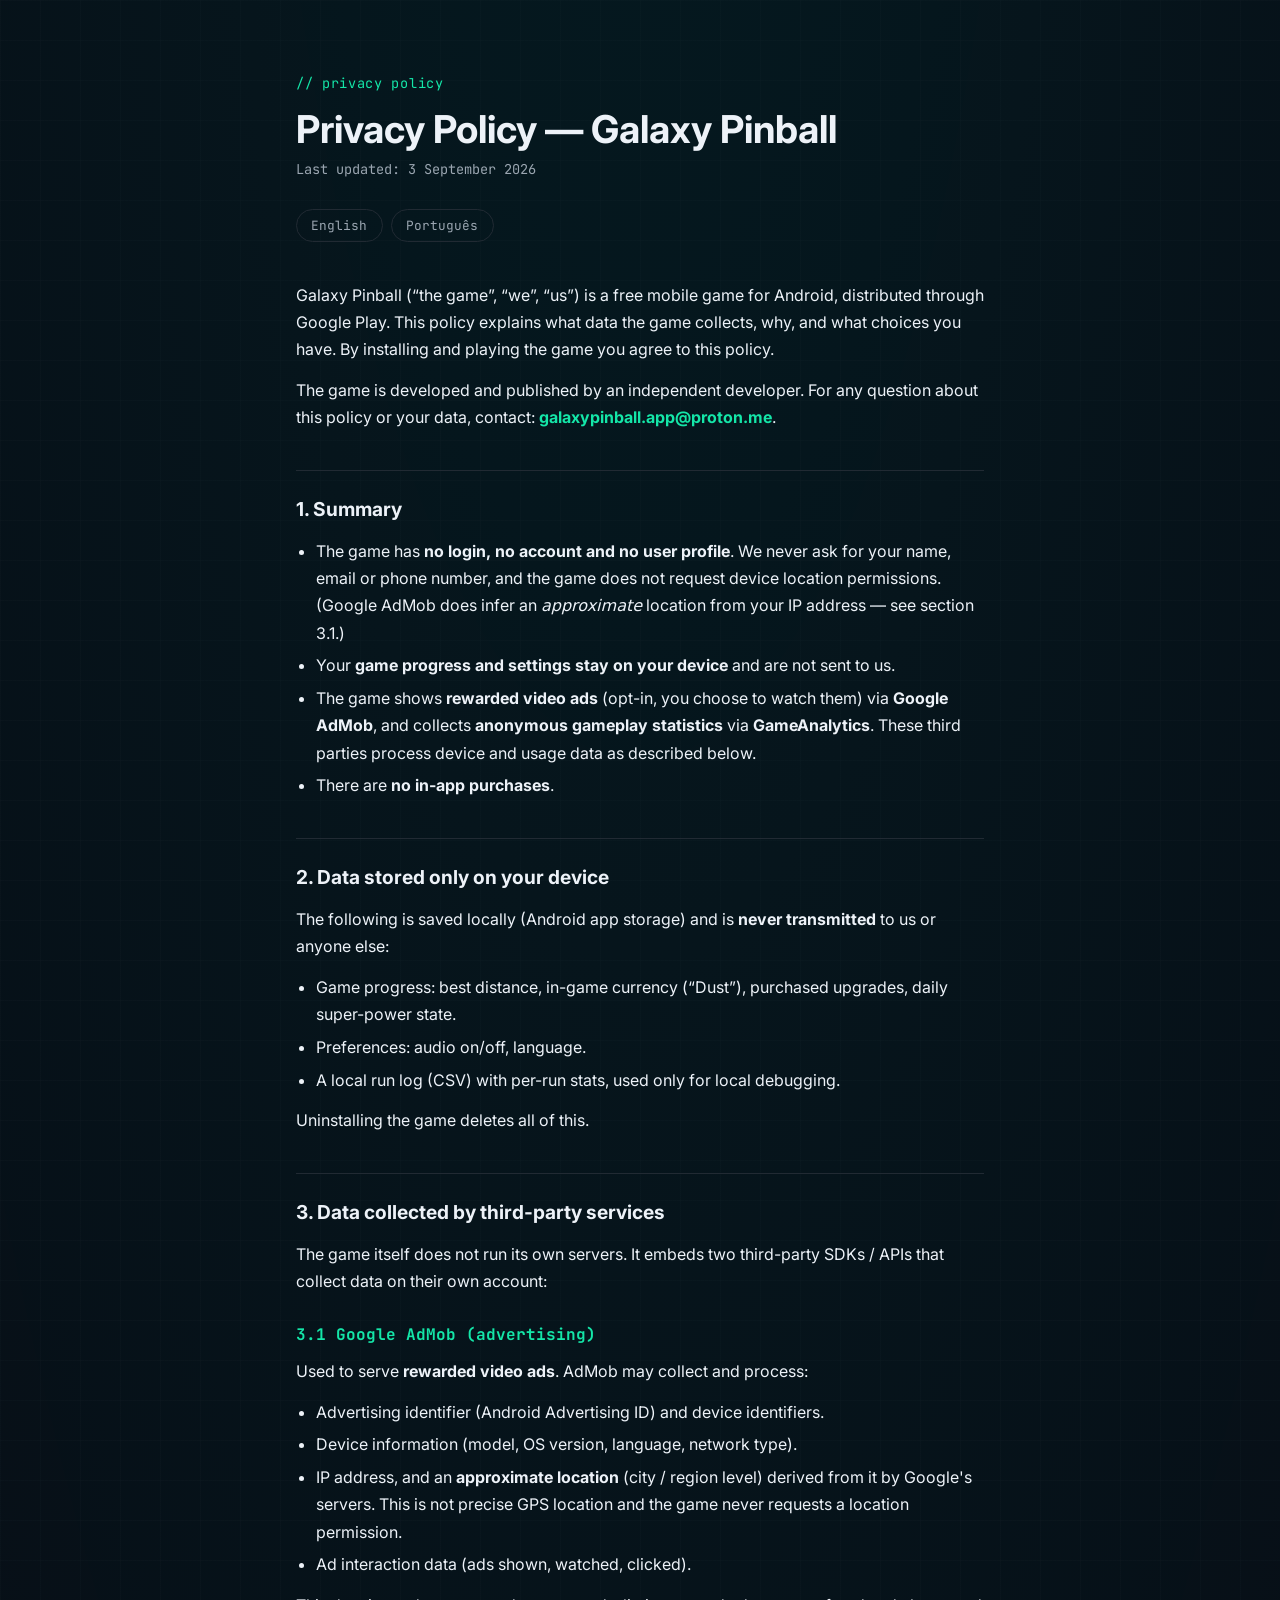
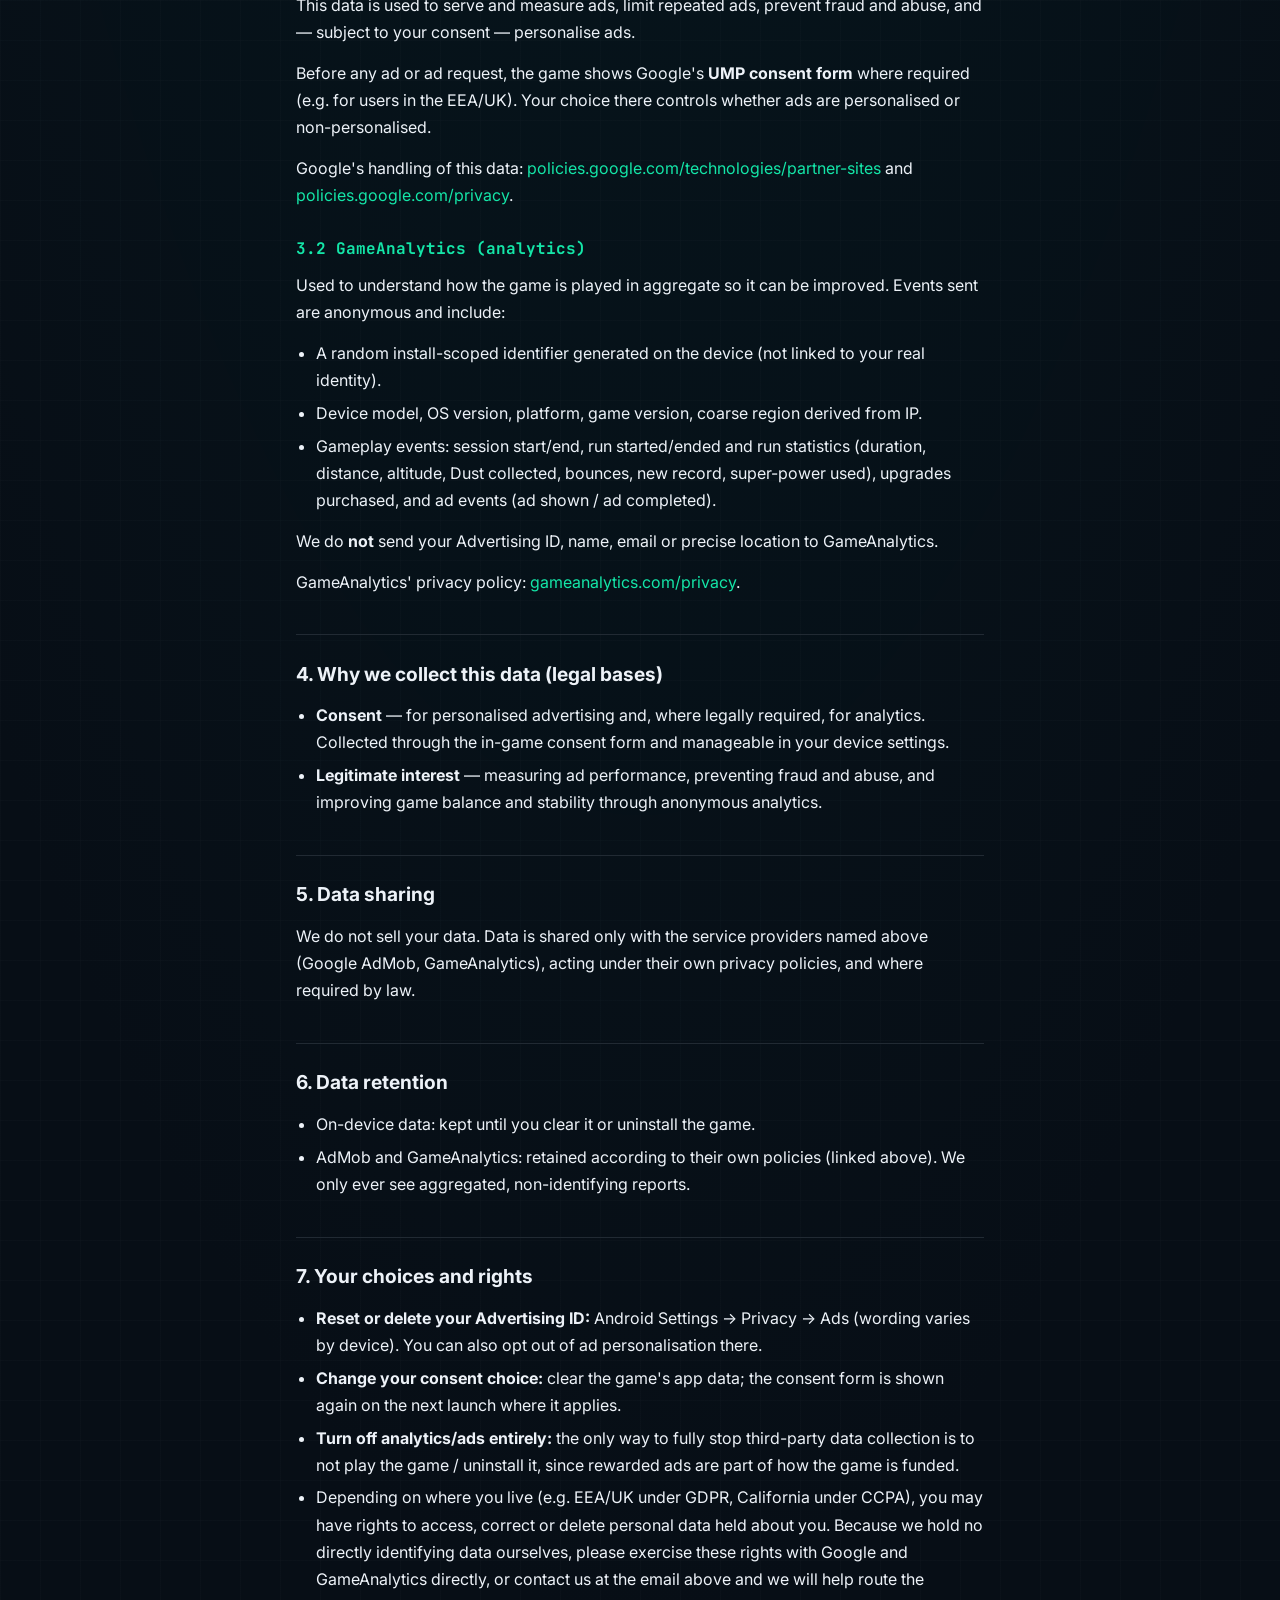
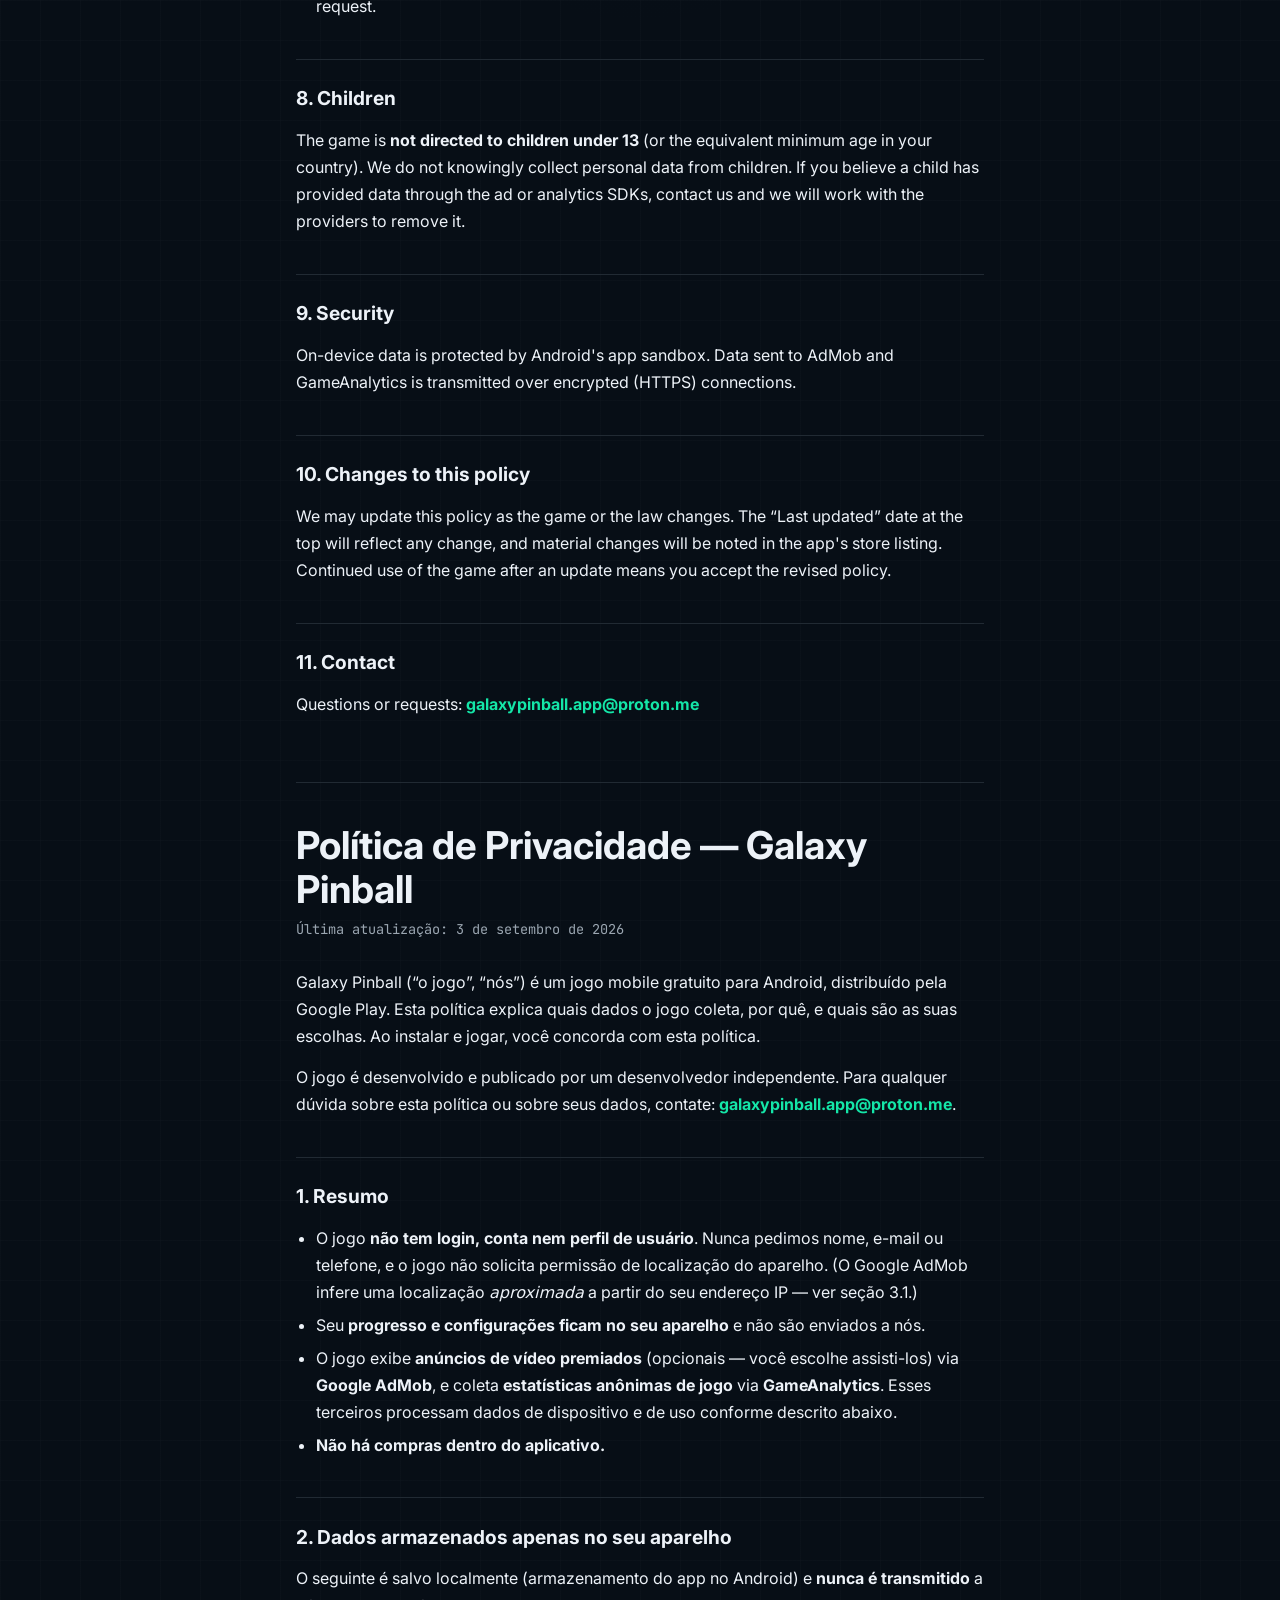
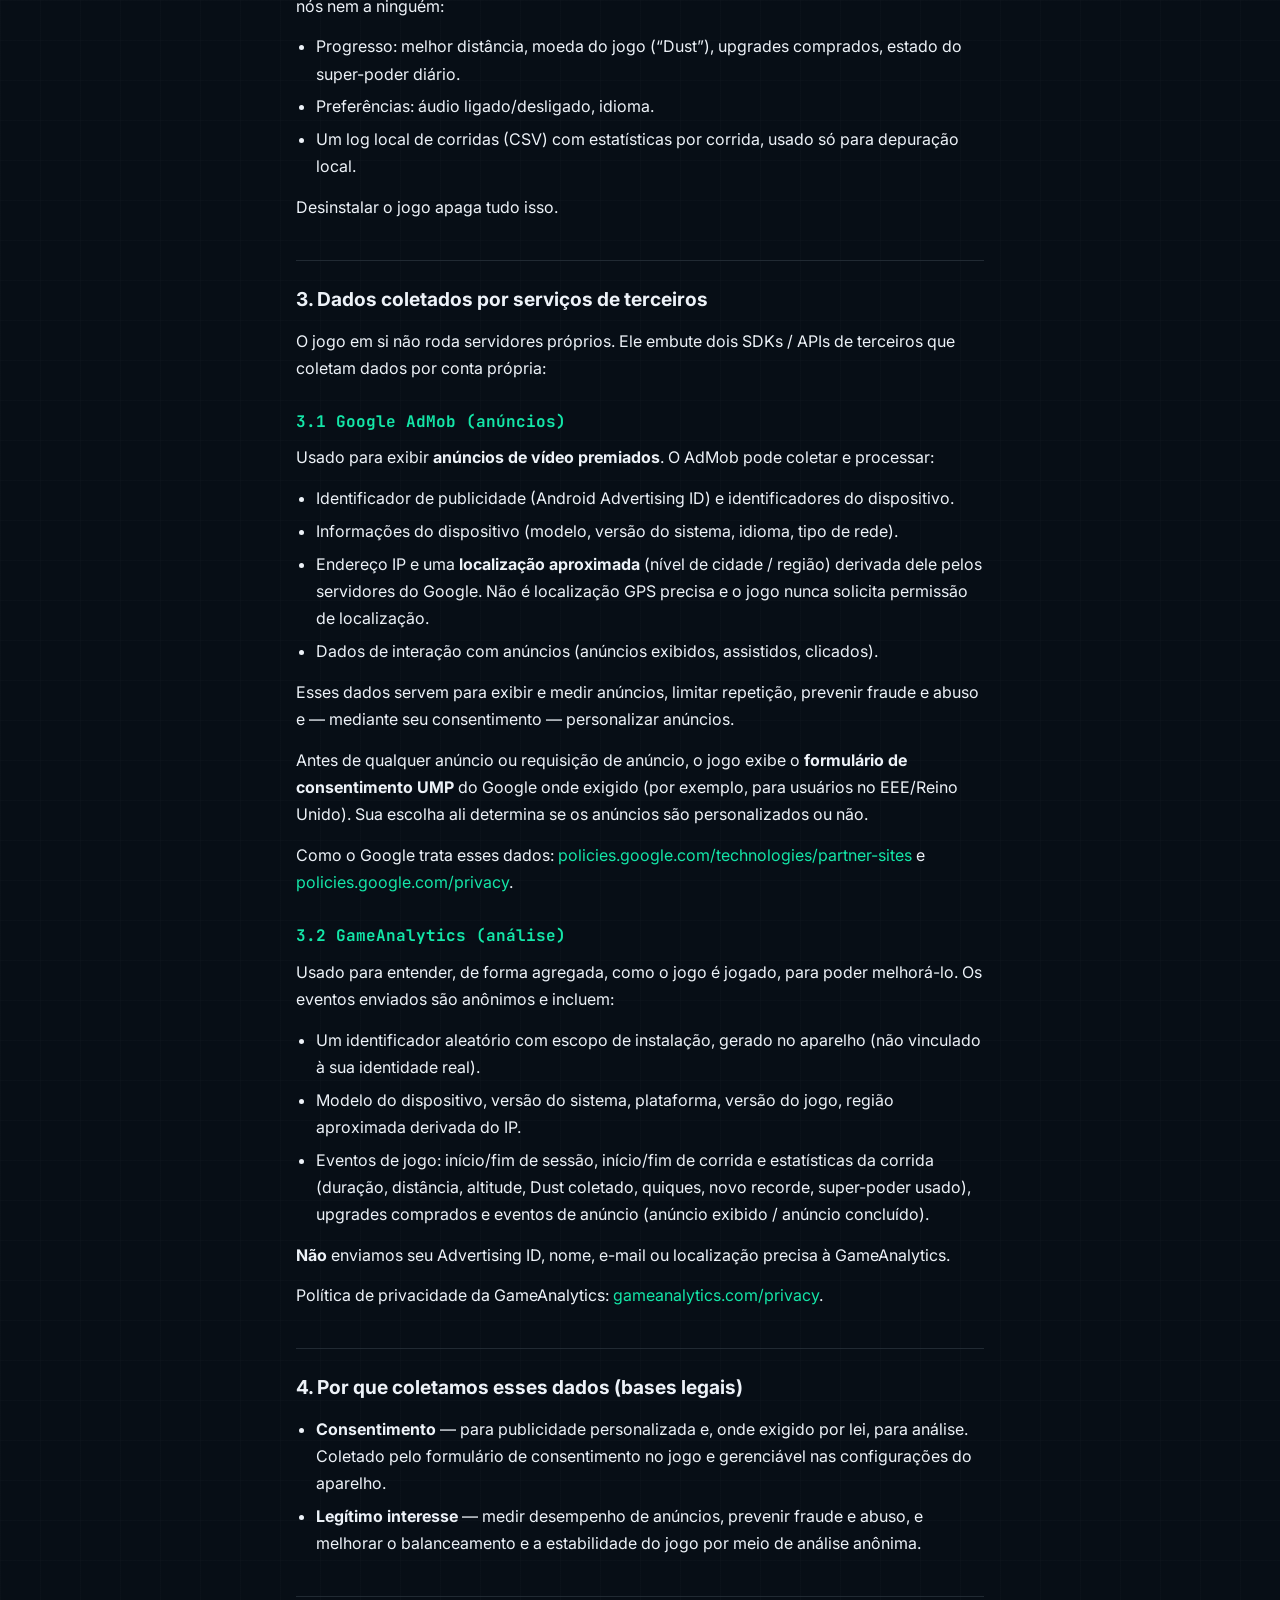
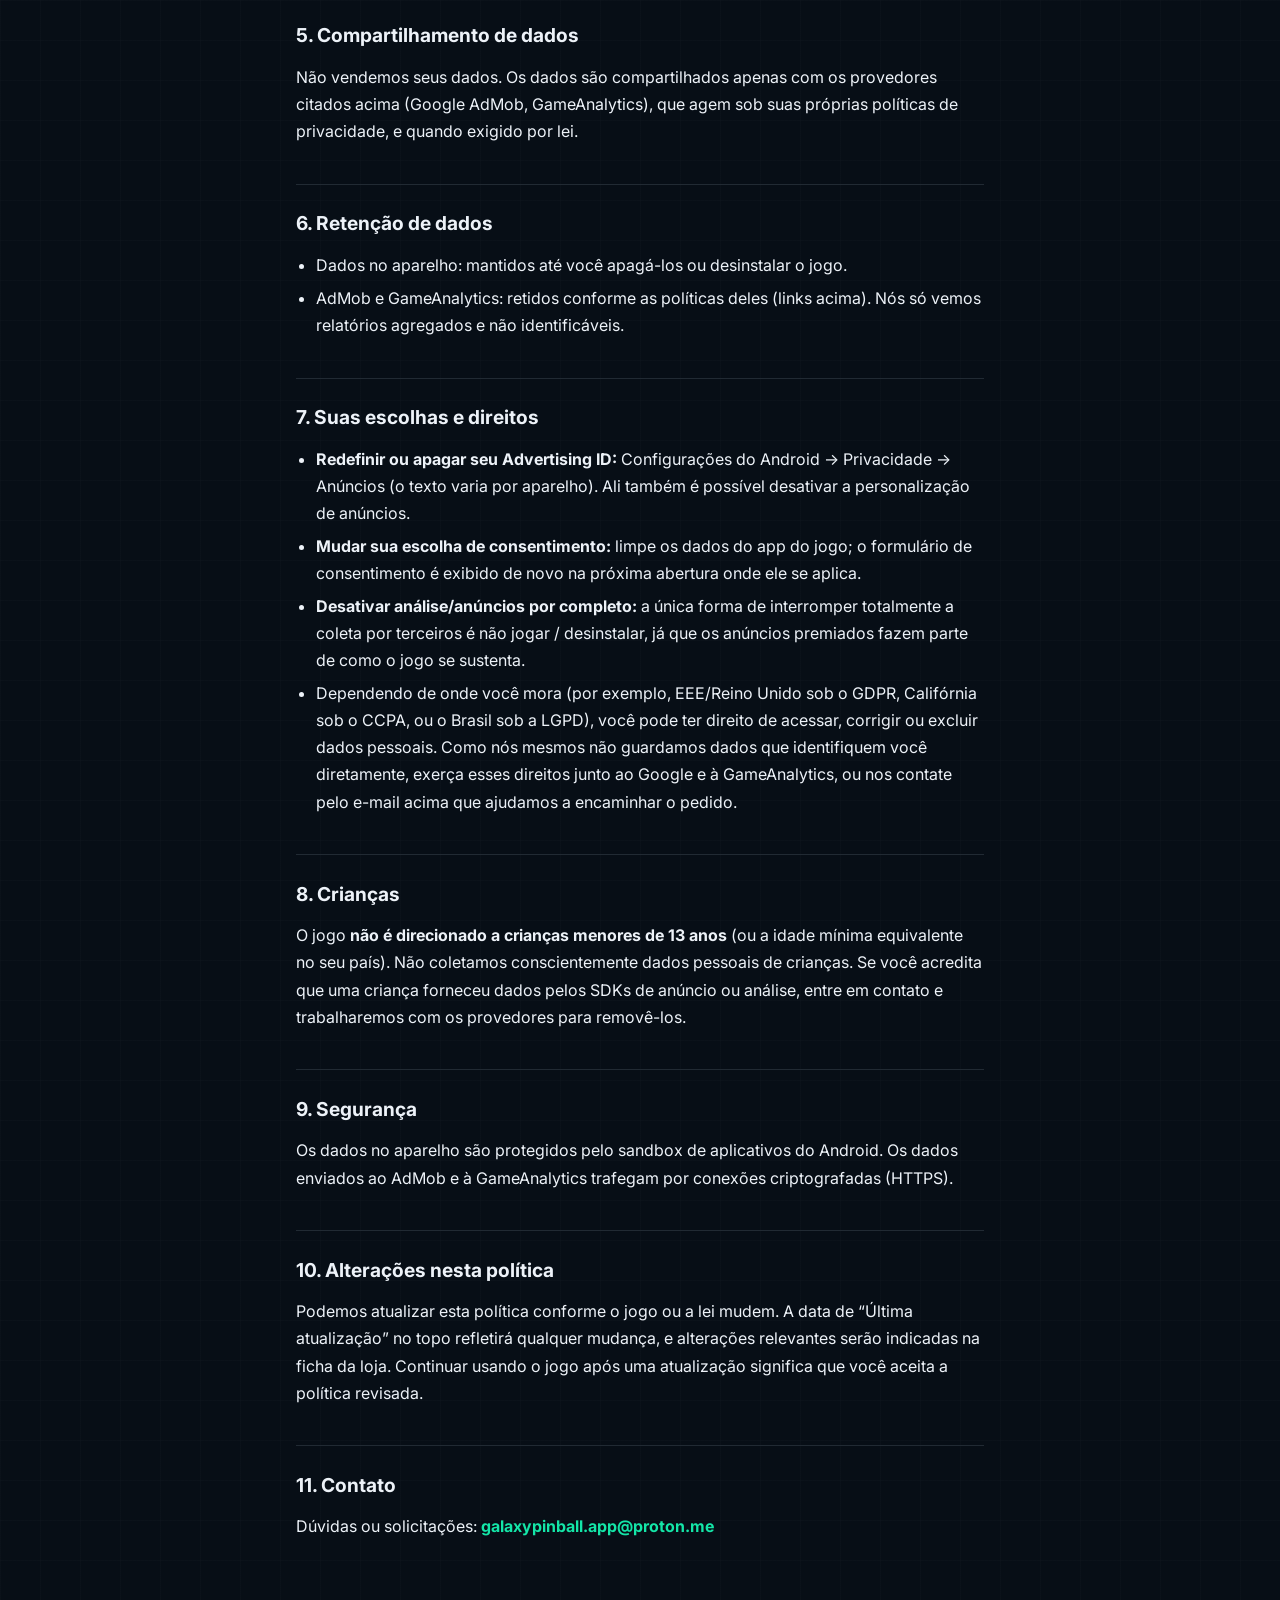
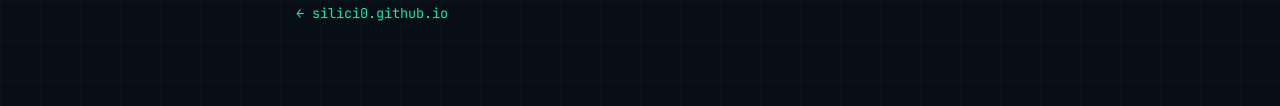
==== commit 6ccacd52: "Sync Galaxy Pinball privacy page with updated policy Contact email -> galaxypinball.app@proton.me; c" ====
--- a/game-pinball-privacy/index.html
+++ b/game-pinball-privacy/index.html
@@ -104,12 +104,12 @@
       </p>
       <p>
         The game is developed and published by an independent developer. For any question about this
-        policy or your data, contact: <strong><a href="mailto:silici0@gmail.com">silici0@gmail.com</a></strong>.
+        policy or your data, contact: <strong><a href="mailto:galaxypinball.app@proton.me">galaxypinball.app@proton.me</a></strong>.
       </p>
 
       <h2>1. Summary</h2>
       <ul>
-        <li>The game has <strong>no login, no account and no user profile</strong>. We never ask for your name, email, phone number or location.</li>
+        <li>The game has <strong>no login, no account and no user profile</strong>. We never ask for your name, email or phone number, and the game does not request device location permissions. (Google AdMob does infer an <em>approximate</em> location from your IP address — see section 3.1.)</li>
         <li>Your <strong>game progress and settings stay on your device</strong> and are not sent to us.</li>
         <li>The game shows <strong>rewarded video ads</strong> (opt-in, you choose to watch them) via <strong>Google AdMob</strong>, and collects <strong>anonymous gameplay statistics</strong> via <strong>GameAnalytics</strong>. These third parties process device and usage data as described below.</li>
         <li>There are <strong>no in-app purchases</strong>.</li>
@@ -118,7 +118,7 @@
       <h2>2. Data stored only on your device</h2>
       <p>The following is saved locally (Android app storage) and is <strong>never transmitted</strong> to us or anyone else:</p>
       <ul>
-        <li>Game progress: best distance, currency (&ldquo;Stardust&rdquo;), purchased upgrades, daily super-power state.</li>
+        <li>Game progress: best distance, in-game currency (&ldquo;Dust&rdquo;), purchased upgrades, daily super-power state.</li>
         <li>Preferences: audio on/off, language.</li>
         <li>A local run log (CSV) with per-run stats, used only for local debugging.</li>
       </ul>
@@ -131,9 +131,9 @@
       <p>Used to serve <strong>rewarded video ads</strong>. AdMob may collect and process:</p>
       <ul>
         <li>Advertising identifier (Android Advertising ID) and device identifiers.</li>
-        <li>Device information (model, OS version, language, coarse region derived from IP, network type).</li>
+        <li>Device information (model, OS version, language, network type).</li>
+        <li>IP address, and an <strong>approximate location</strong> (city / region level) derived from it by Google's servers. This is not precise GPS location and the game never requests a location permission.</li>
         <li>Ad interaction data (ads shown, watched, clicked).</li>
-        <li>IP address.</li>
       </ul>
       <p>This data is used to serve and measure ads, limit repeated ads, prevent fraud and abuse, and — subject to your consent — personalise ads.</p>
       <p>Before any ad or ad request, the game shows Google's <strong>UMP consent form</strong> where required (e.g. for users in the EEA/UK). Your choice there controls whether ads are personalised or non-personalised.</p>
@@ -144,7 +144,7 @@
       <ul>
         <li>A random install-scoped identifier generated on the device (not linked to your real identity).</li>
         <li>Device model, OS version, platform, game version, coarse region derived from IP.</li>
-        <li>Gameplay events: session start/end, run started/ended and run statistics (duration, distance, altitude, dust collected, bounces, new record, super-power used), upgrades purchased, and ad events (ad shown / ad completed).</li>
+        <li>Gameplay events: session start/end, run started/ended and run statistics (duration, distance, altitude, Dust collected, bounces, new record, super-power used), upgrades purchased, and ad events (ad shown / ad completed).</li>
       </ul>
       <p>We do <strong>not</strong> send your Advertising ID, name, email or precise location to GameAnalytics.</p>
       <p>GameAnalytics' privacy policy: <a href="https://gameanalytics.com/privacy" target="_blank" rel="noopener">gameanalytics.com/privacy</a>.</p>
@@ -167,7 +167,7 @@
       <h2>7. Your choices and rights</h2>
       <ul>
         <li><strong>Reset or delete your Advertising ID:</strong> Android Settings → Privacy → Ads (wording varies by device). You can also opt out of ad personalisation there.</li>
-        <li><strong>Change your consent choice:</strong> clear the game's app data, or use the consent option in the game's Settings screen if available, to see the consent form again.</li>
+        <li><strong>Change your consent choice:</strong> clear the game's app data; the consent form is shown again on the next launch where it applies.</li>
         <li><strong>Turn off analytics/ads entirely:</strong> the only way to fully stop third-party data collection is to not play the game / uninstall it, since rewarded ads are part of how the game is funded.</li>
         <li>Depending on where you live (e.g. EEA/UK under GDPR, California under CCPA), you may have rights to access, correct or delete personal data held about you. Because we hold no directly identifying data ourselves, please exercise these rights with Google and GameAnalytics directly, or contact us at the email above and we will help route the request.</li>
       </ul>
@@ -182,7 +182,7 @@
       <p>We may update this policy as the game or the law changes. The &ldquo;Last updated&rdquo; date at the top will reflect any change, and material changes will be noted in the app's store listing. Continued use of the game after an update means you accept the revised policy.</p>
 
       <h2>11. Contact</h2>
-      <p>Questions or requests: <strong><a href="mailto:silici0@gmail.com">silici0@gmail.com</a></strong></p>
+      <p>Questions or requests: <strong><a href="mailto:galaxypinball.app@proton.me">galaxypinball.app@proton.me</a></strong></p>
     </section>
 
     <hr class="sep" />
@@ -199,12 +199,12 @@
       </p>
       <p>
         O jogo é desenvolvido e publicado por um desenvolvedor independente. Para qualquer dúvida sobre
-        esta política ou sobre seus dados, contate: <strong><a href="mailto:silici0@gmail.com">silici0@gmail.com</a></strong>.
+        esta política ou sobre seus dados, contate: <strong><a href="mailto:galaxypinball.app@proton.me">galaxypinball.app@proton.me</a></strong>.
       </p>
 
       <h2>1. Resumo</h2>
       <ul>
-        <li>O jogo <strong>não tem login, conta nem perfil de usuário</strong>. Nunca pedimos nome, e-mail, telefone ou localização.</li>
+        <li>O jogo <strong>não tem login, conta nem perfil de usuário</strong>. Nunca pedimos nome, e-mail ou telefone, e o jogo não solicita permissão de localização do aparelho. (O Google AdMob infere uma localização <em>aproximada</em> a partir do seu endereço IP — ver seção 3.1.)</li>
         <li>Seu <strong>progresso e configurações ficam no seu aparelho</strong> e não são enviados a nós.</li>
         <li>O jogo exibe <strong>anúncios de vídeo premiados</strong> (opcionais — você escolhe assisti-los) via <strong>Google AdMob</strong>, e coleta <strong>estatísticas anônimas de jogo</strong> via <strong>GameAnalytics</strong>. Esses terceiros processam dados de dispositivo e de uso conforme descrito abaixo.</li>
         <li><strong>Não há compras dentro do aplicativo.</strong></li>
@@ -213,7 +213,7 @@
       <h2>2. Dados armazenados apenas no seu aparelho</h2>
       <p>O seguinte é salvo localmente (armazenamento do app no Android) e <strong>nunca é transmitido</strong> a nós nem a ninguém:</p>
       <ul>
-        <li>Progresso: melhor distância, moeda (&ldquo;Poeira Estelar&rdquo;), upgrades comprados, estado do super-poder diário.</li>
+        <li>Progresso: melhor distância, moeda do jogo (&ldquo;Dust&rdquo;), upgrades comprados, estado do super-poder diário.</li>
         <li>Preferências: áudio ligado/desligado, idioma.</li>
         <li>Um log local de corridas (CSV) com estatísticas por corrida, usado só para depuração local.</li>
       </ul>
@@ -226,9 +226,9 @@
       <p>Usado para exibir <strong>anúncios de vídeo premiados</strong>. O AdMob pode coletar e processar:</p>
       <ul>
         <li>Identificador de publicidade (Android Advertising ID) e identificadores do dispositivo.</li>
-        <li>Informações do dispositivo (modelo, versão do sistema, idioma, região aproximada derivada do IP, tipo de rede).</li>
+        <li>Informações do dispositivo (modelo, versão do sistema, idioma, tipo de rede).</li>
+        <li>Endereço IP e uma <strong>localização aproximada</strong> (nível de cidade / região) derivada dele pelos servidores do Google. Não é localização GPS precisa e o jogo nunca solicita permissão de localização.</li>
         <li>Dados de interação com anúncios (anúncios exibidos, assistidos, clicados).</li>
-        <li>Endereço IP.</li>
       </ul>
       <p>Esses dados servem para exibir e medir anúncios, limitar repetição, prevenir fraude e abuso e — mediante seu consentimento — personalizar anúncios.</p>
       <p>Antes de qualquer anúncio ou requisição de anúncio, o jogo exibe o <strong>formulário de consentimento UMP</strong> do Google onde exigido (por exemplo, para usuários no EEE/Reino Unido). Sua escolha ali determina se os anúncios são personalizados ou não.</p>
@@ -239,7 +239,7 @@
       <ul>
         <li>Um identificador aleatório com escopo de instalação, gerado no aparelho (não vinculado à sua identidade real).</li>
         <li>Modelo do dispositivo, versão do sistema, plataforma, versão do jogo, região aproximada derivada do IP.</li>
-        <li>Eventos de jogo: início/fim de sessão, início/fim de corrida e estatísticas da corrida (duração, distância, altitude, poeira coletada, quiques, novo recorde, super-poder usado), upgrades comprados e eventos de anúncio (anúncio exibido / anúncio concluído).</li>
+        <li>Eventos de jogo: início/fim de sessão, início/fim de corrida e estatísticas da corrida (duração, distância, altitude, Dust coletado, quiques, novo recorde, super-poder usado), upgrades comprados e eventos de anúncio (anúncio exibido / anúncio concluído).</li>
       </ul>
       <p><strong>Não</strong> enviamos seu Advertising ID, nome, e-mail ou localização precisa à GameAnalytics.</p>
       <p>Política de privacidade da GameAnalytics: <a href="https://gameanalytics.com/privacy" target="_blank" rel="noopener">gameanalytics.com/privacy</a>.</p>
@@ -262,7 +262,7 @@
       <h2>7. Suas escolhas e direitos</h2>
       <ul>
         <li><strong>Redefinir ou apagar seu Advertising ID:</strong> Configurações do Android → Privacidade → Anúncios (o texto varia por aparelho). Ali também é possível desativar a personalização de anúncios.</li>
-        <li><strong>Mudar sua escolha de consentimento:</strong> limpe os dados do app do jogo, ou use a opção de consentimento na tela de Configurações do jogo, se disponível, para ver o formulário novamente.</li>
+        <li><strong>Mudar sua escolha de consentimento:</strong> limpe os dados do app do jogo; o formulário de consentimento é exibido de novo na próxima abertura onde ele se aplica.</li>
         <li><strong>Desativar análise/anúncios por completo:</strong> a única forma de interromper totalmente a coleta por terceiros é não jogar / desinstalar, já que os anúncios premiados fazem parte de como o jogo se sustenta.</li>
         <li>Dependendo de onde você mora (por exemplo, EEE/Reino Unido sob o GDPR, Califórnia sob o CCPA, ou o Brasil sob a LGPD), você pode ter direito de acessar, corrigir ou excluir dados pessoais. Como nós mesmos não guardamos dados que identifiquem você diretamente, exerça esses direitos junto ao Google e à GameAnalytics, ou nos contate pelo e-mail acima que ajudamos a encaminhar o pedido.</li>
       </ul>
@@ -277,7 +277,7 @@
       <p>Podemos atualizar esta política conforme o jogo ou a lei mudem. A data de &ldquo;Última atualização&rdquo; no topo refletirá qualquer mudança, e alterações relevantes serão indicadas na ficha da loja. Continuar usando o jogo após uma atualização significa que você aceita a política revisada.</p>
 
       <h2>11. Contato</h2>
-      <p>Dúvidas ou solicitações: <strong><a href="mailto:silici0@gmail.com">silici0@gmail.com</a></strong></p>
+      <p>Dúvidas ou solicitações: <strong><a href="mailto:galaxypinball.app@proton.me">galaxypinball.app@proton.me</a></strong></p>
     </section>
 
     <a class="back" href="https://silici0.github.io/">&larr; silici0.github.io</a>
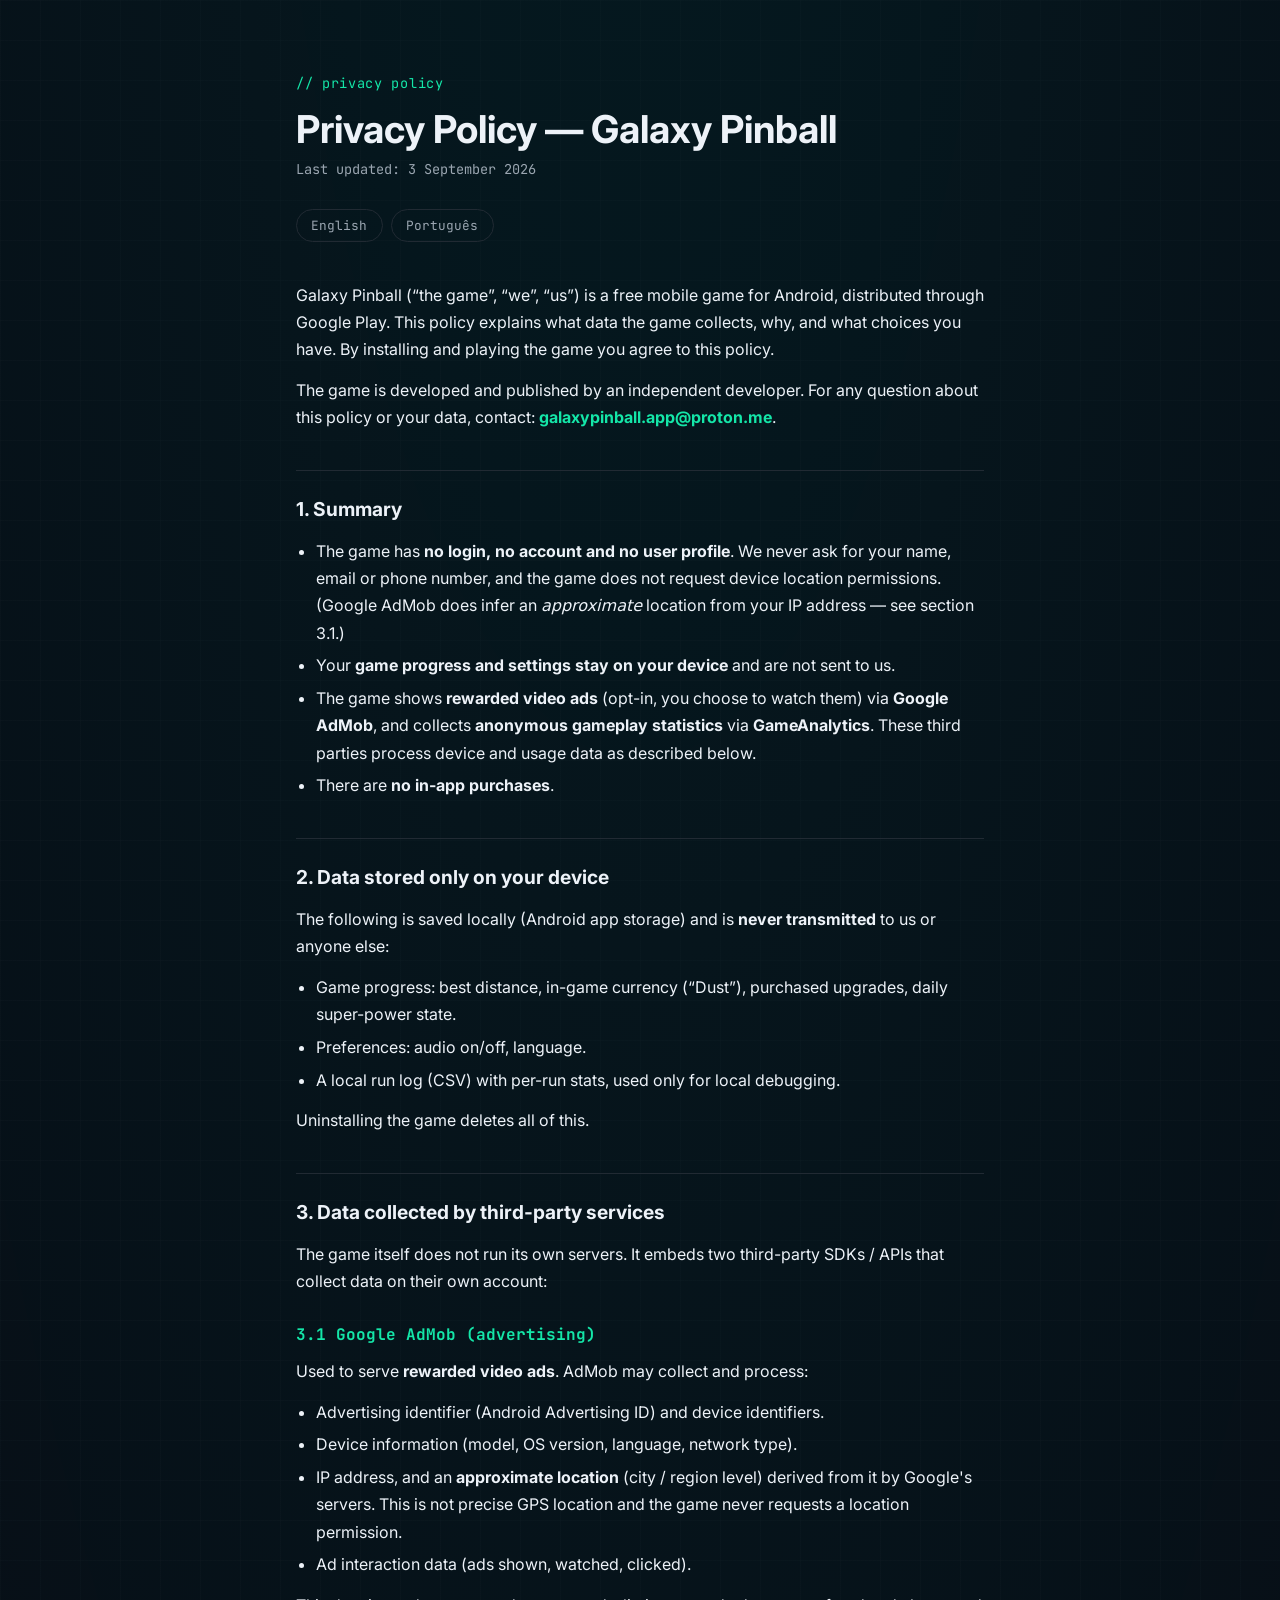
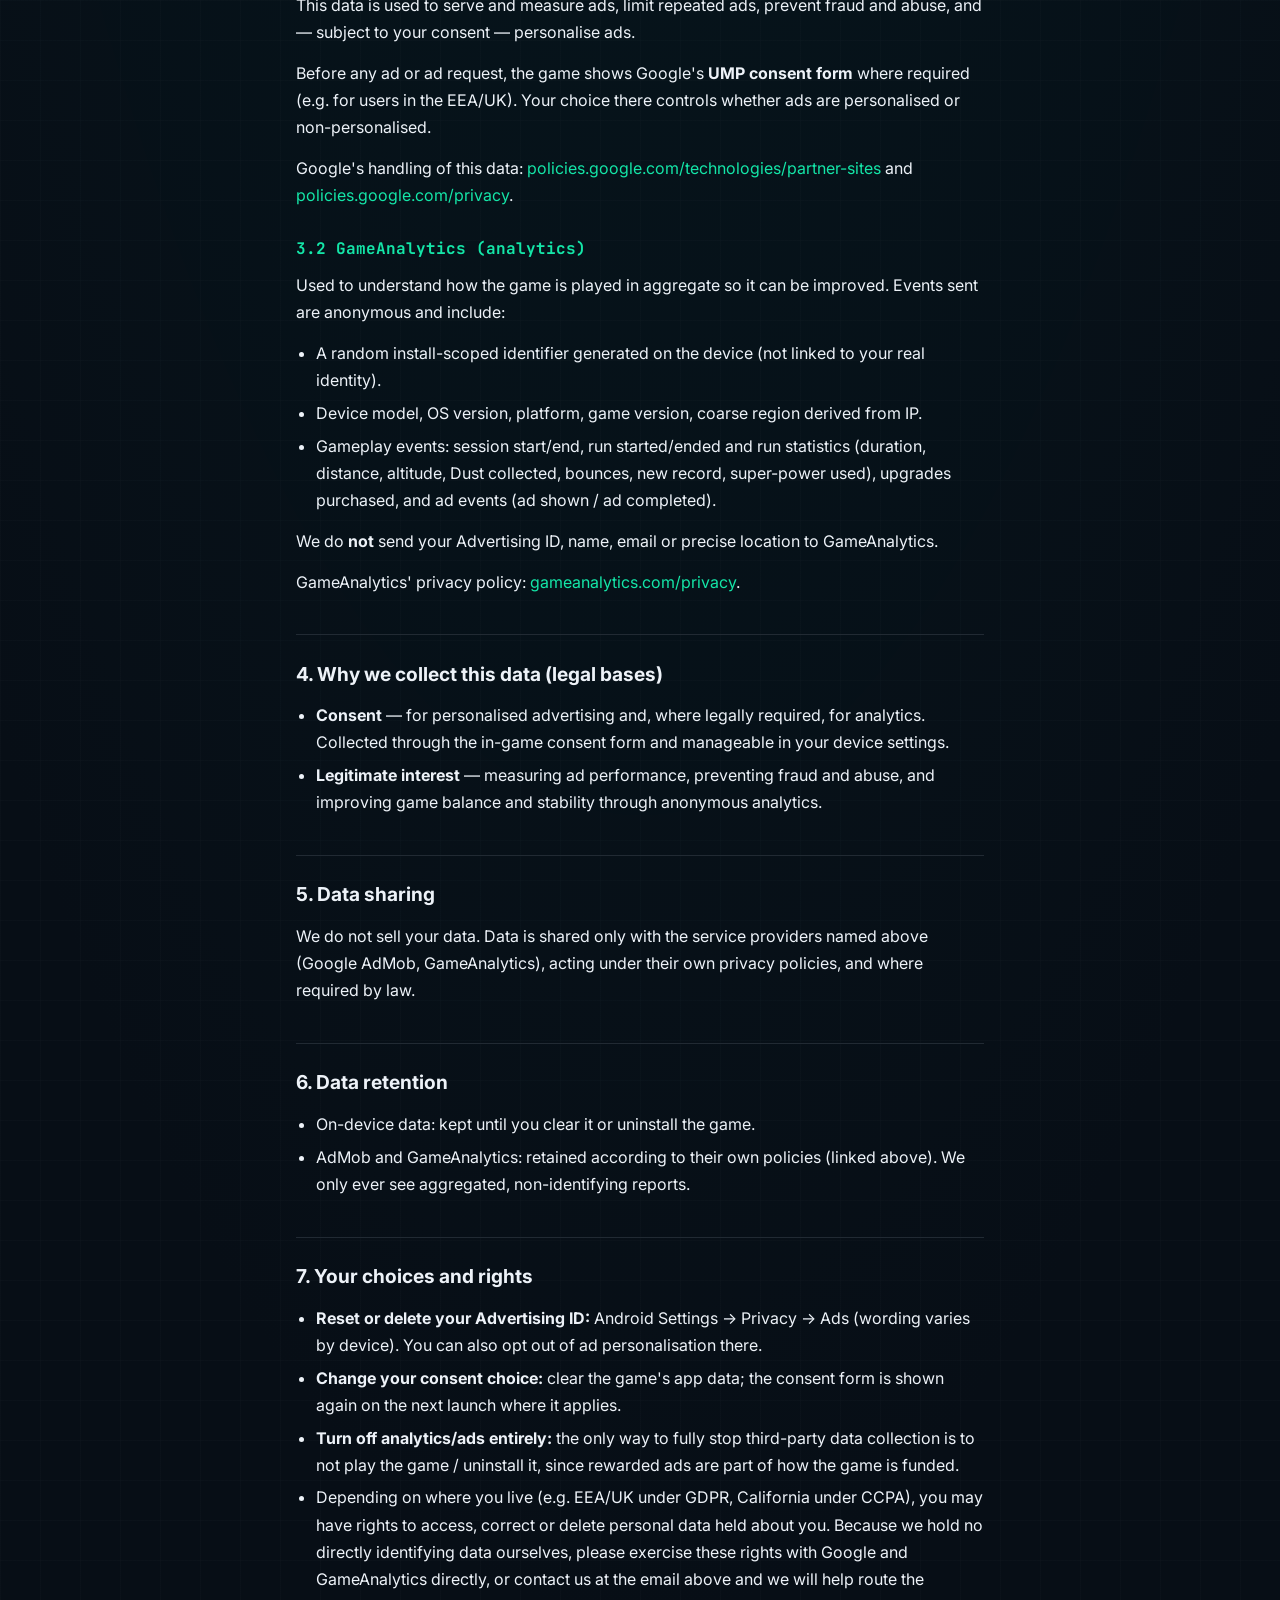
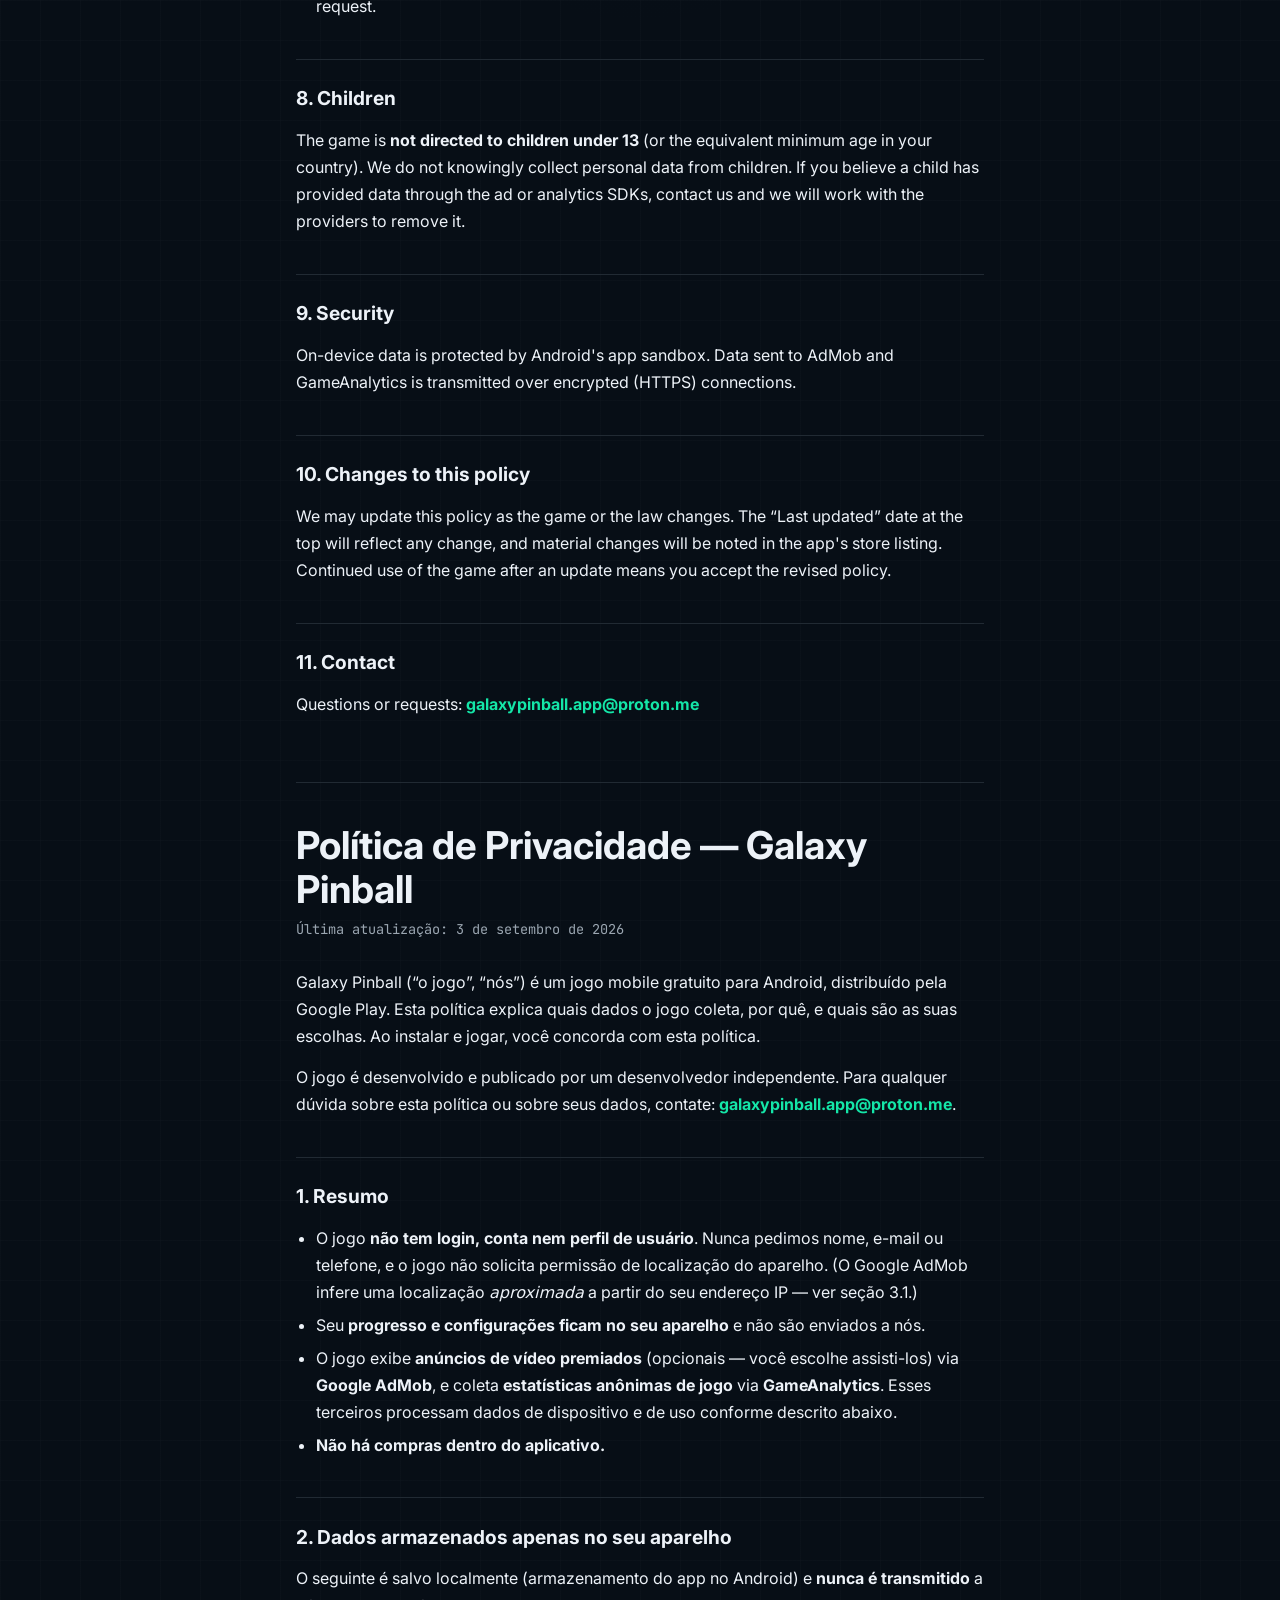
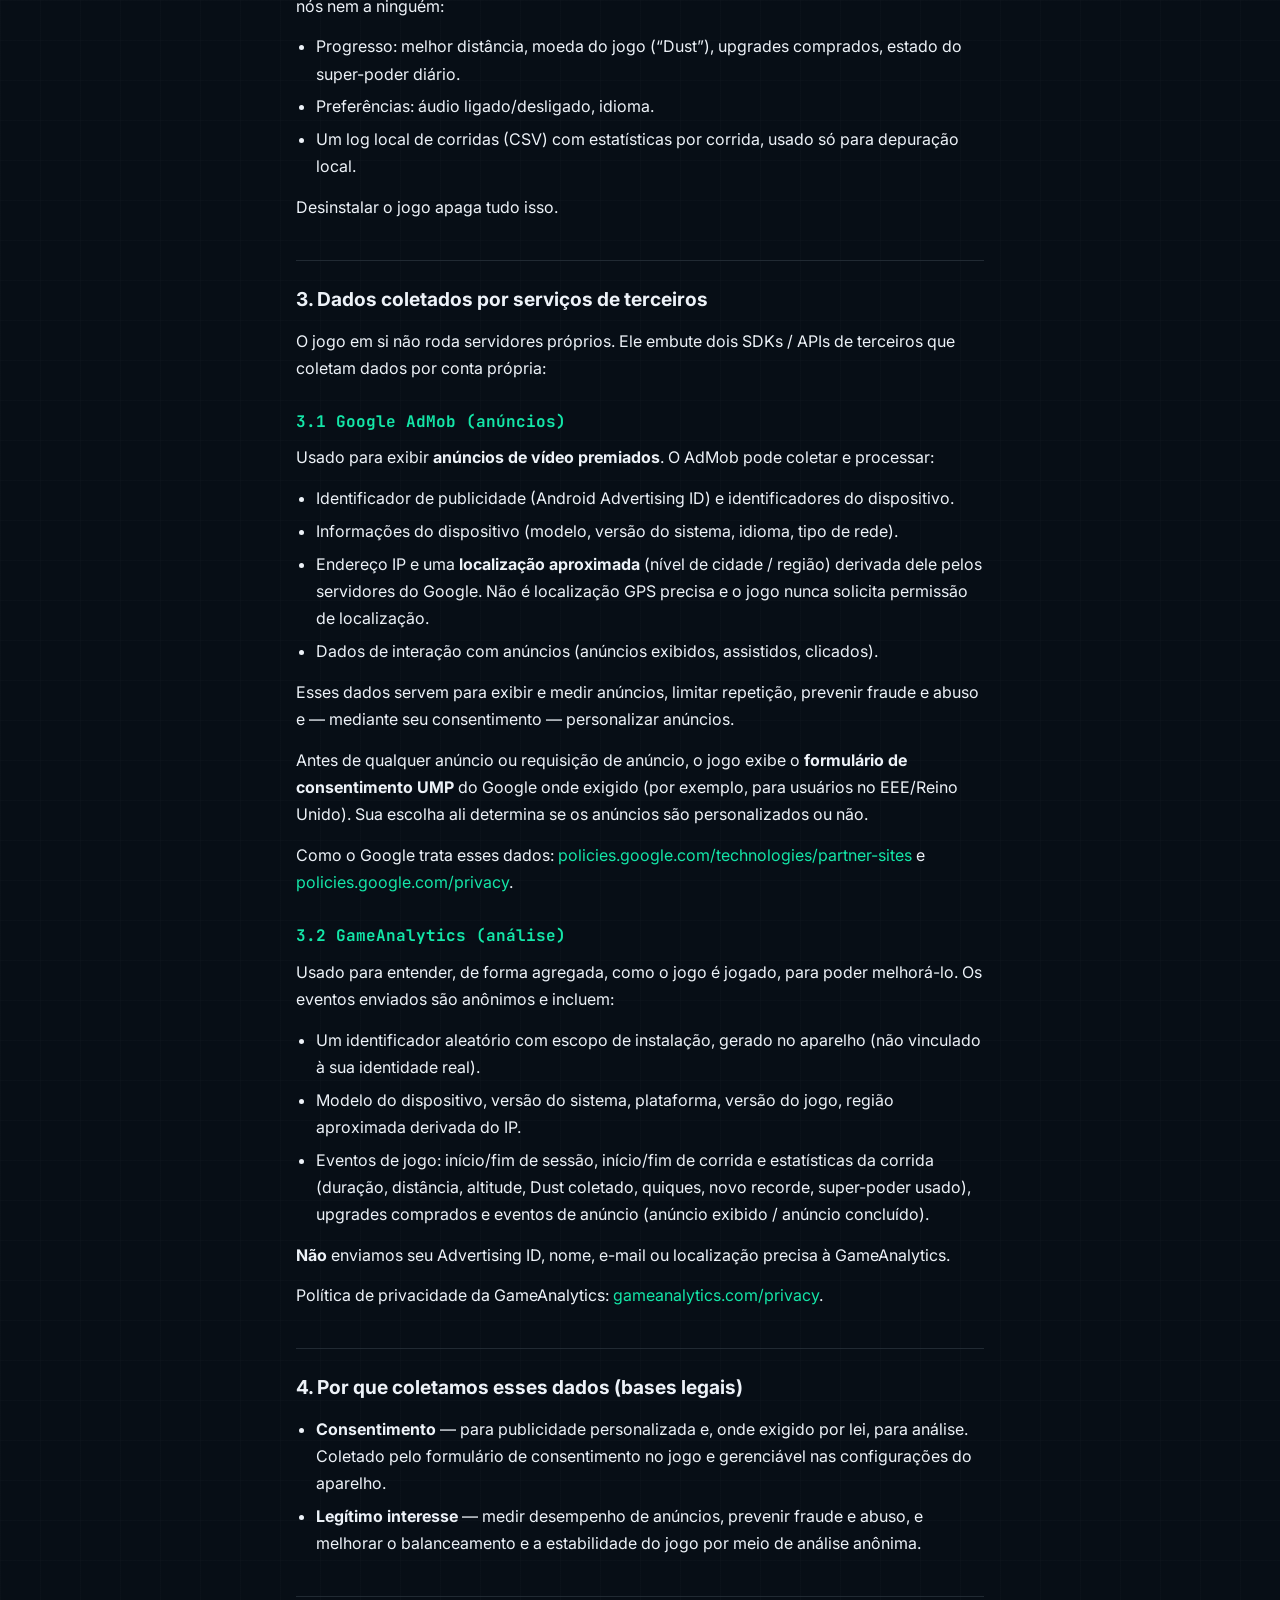
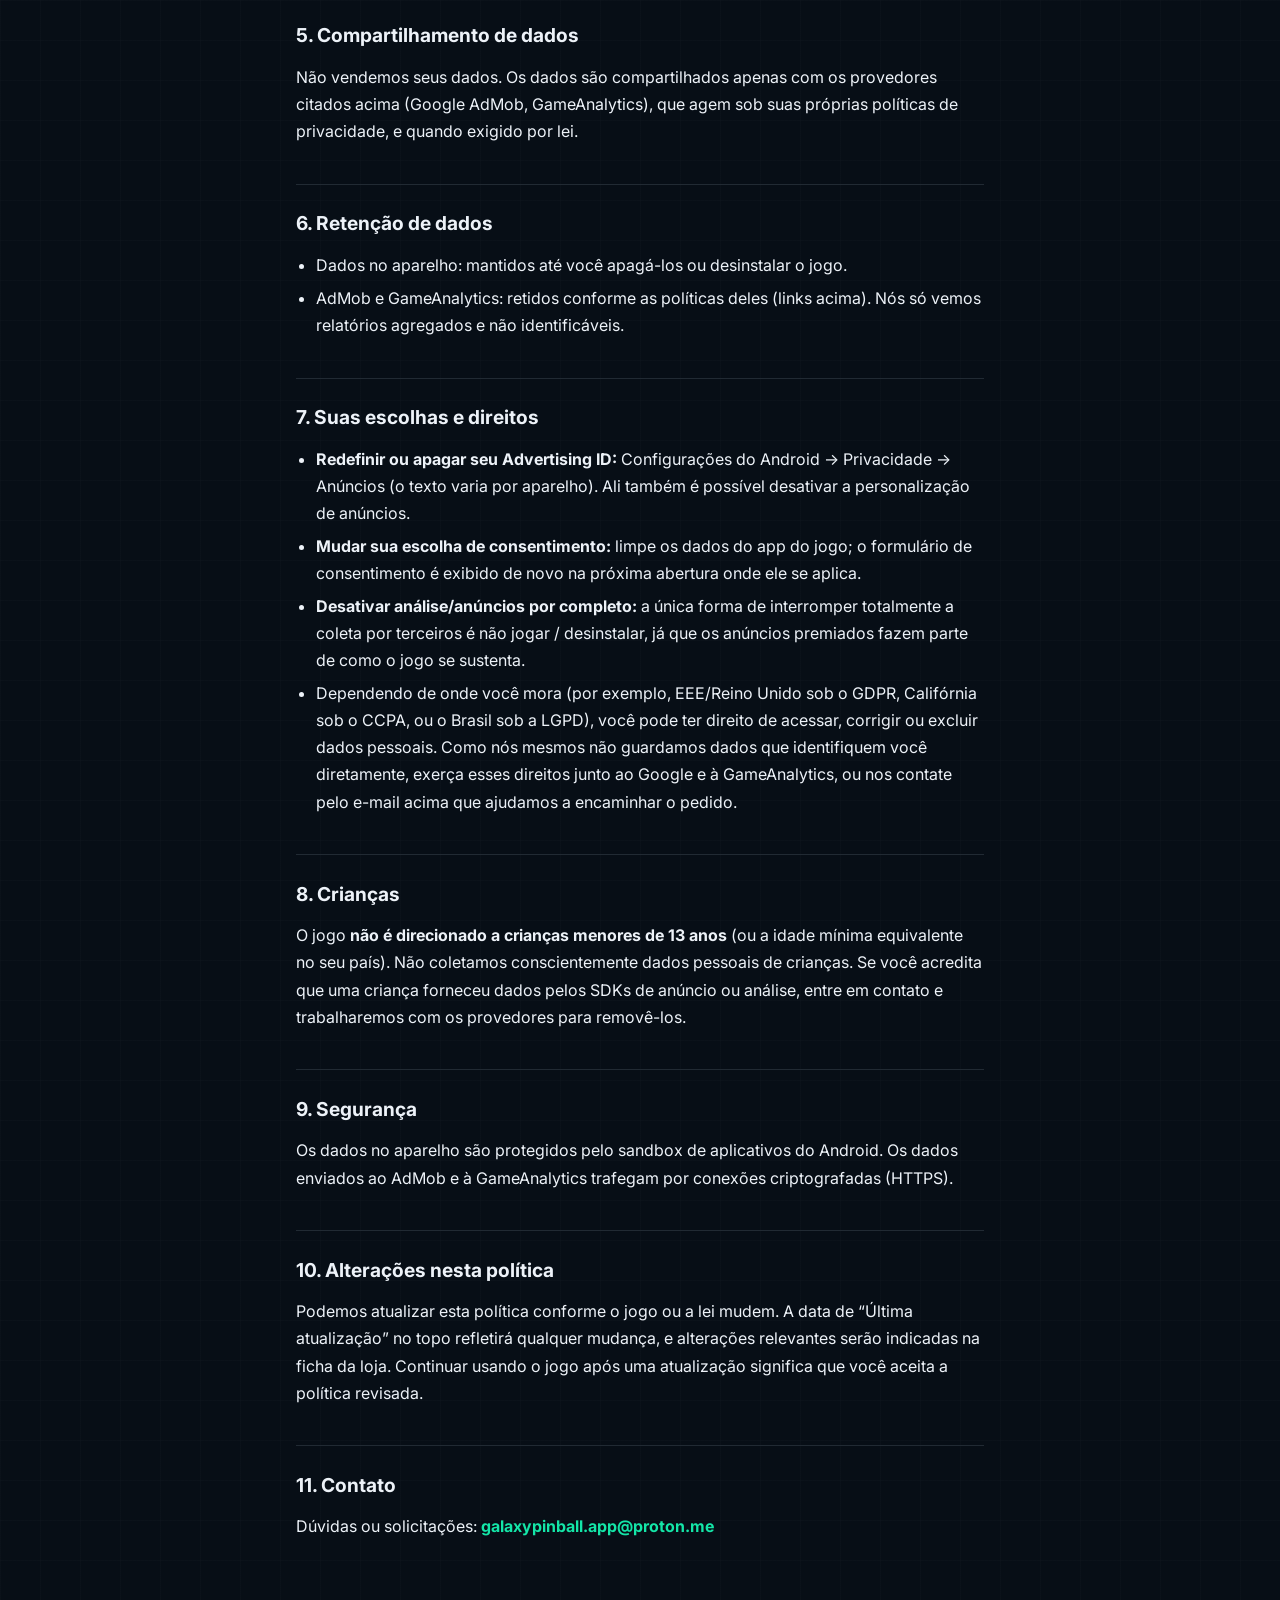
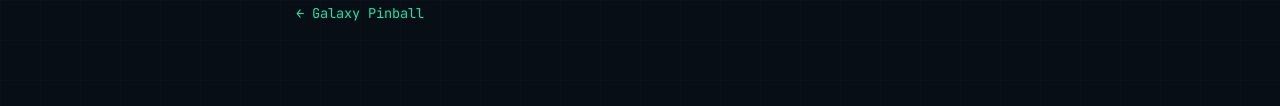
==== commit 15bfe14d: "Add personal app pages and legal information" ====
--- a/game-pinball-privacy/index.html
+++ b/game-pinball-privacy/index.html
@@ -280,7 +280,7 @@
       <p>Dúvidas ou solicitações: <strong><a href="mailto:galaxypinball.app@proton.me">galaxypinball.app@proton.me</a></strong></p>
     </section>
 
-    <a class="back" href="https://silici0.github.io/">&larr; silici0.github.io</a>
+    <a class="back" href="../galaxy-pinball/">&larr; Galaxy Pinball</a>
   </main>
 </body>
 </html>
--- a/styles.css
+++ b/styles.css
@@ -419,6 +419,8 @@
   grid-template-columns: repeat(auto-fill, minmax(300px, 1fr));
 }
 
+.personal-projects-heading { margin-top: 4rem; }
+
 .project-card {
   position: relative;
   display: flex;
